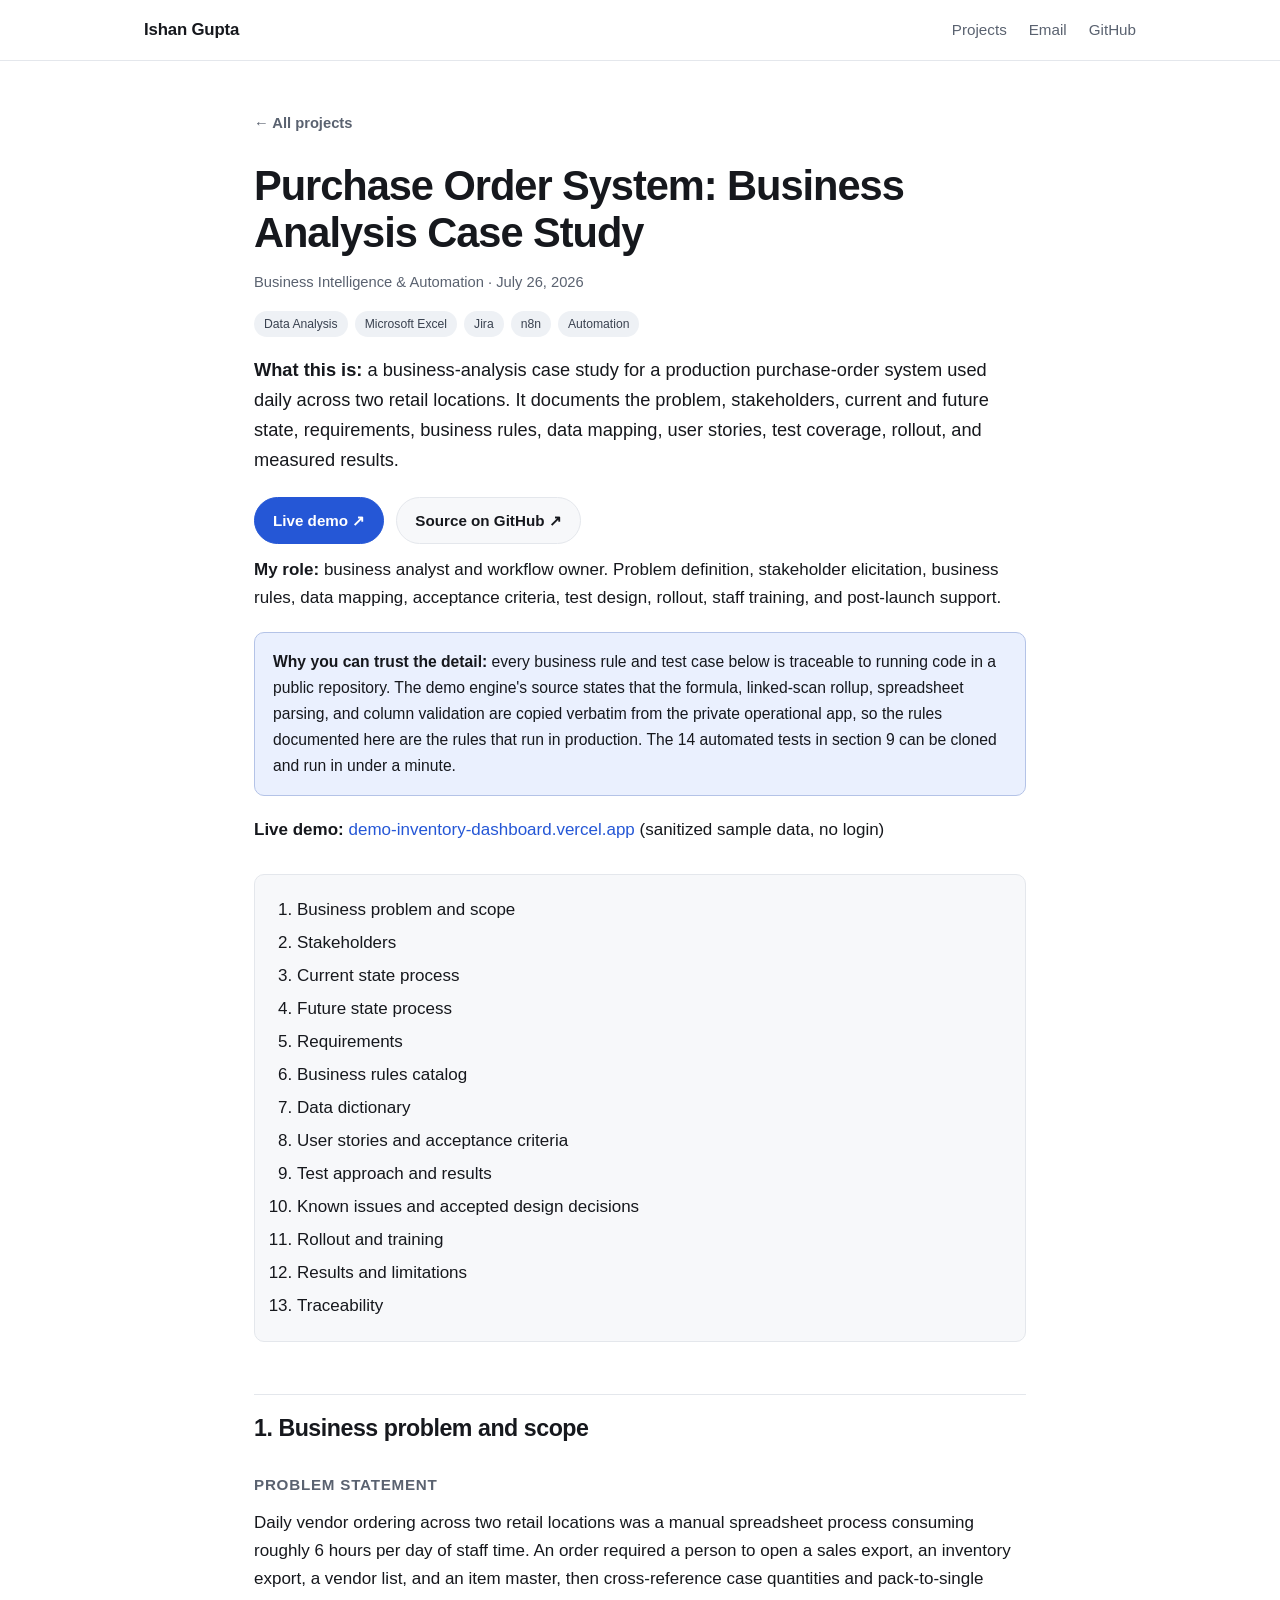
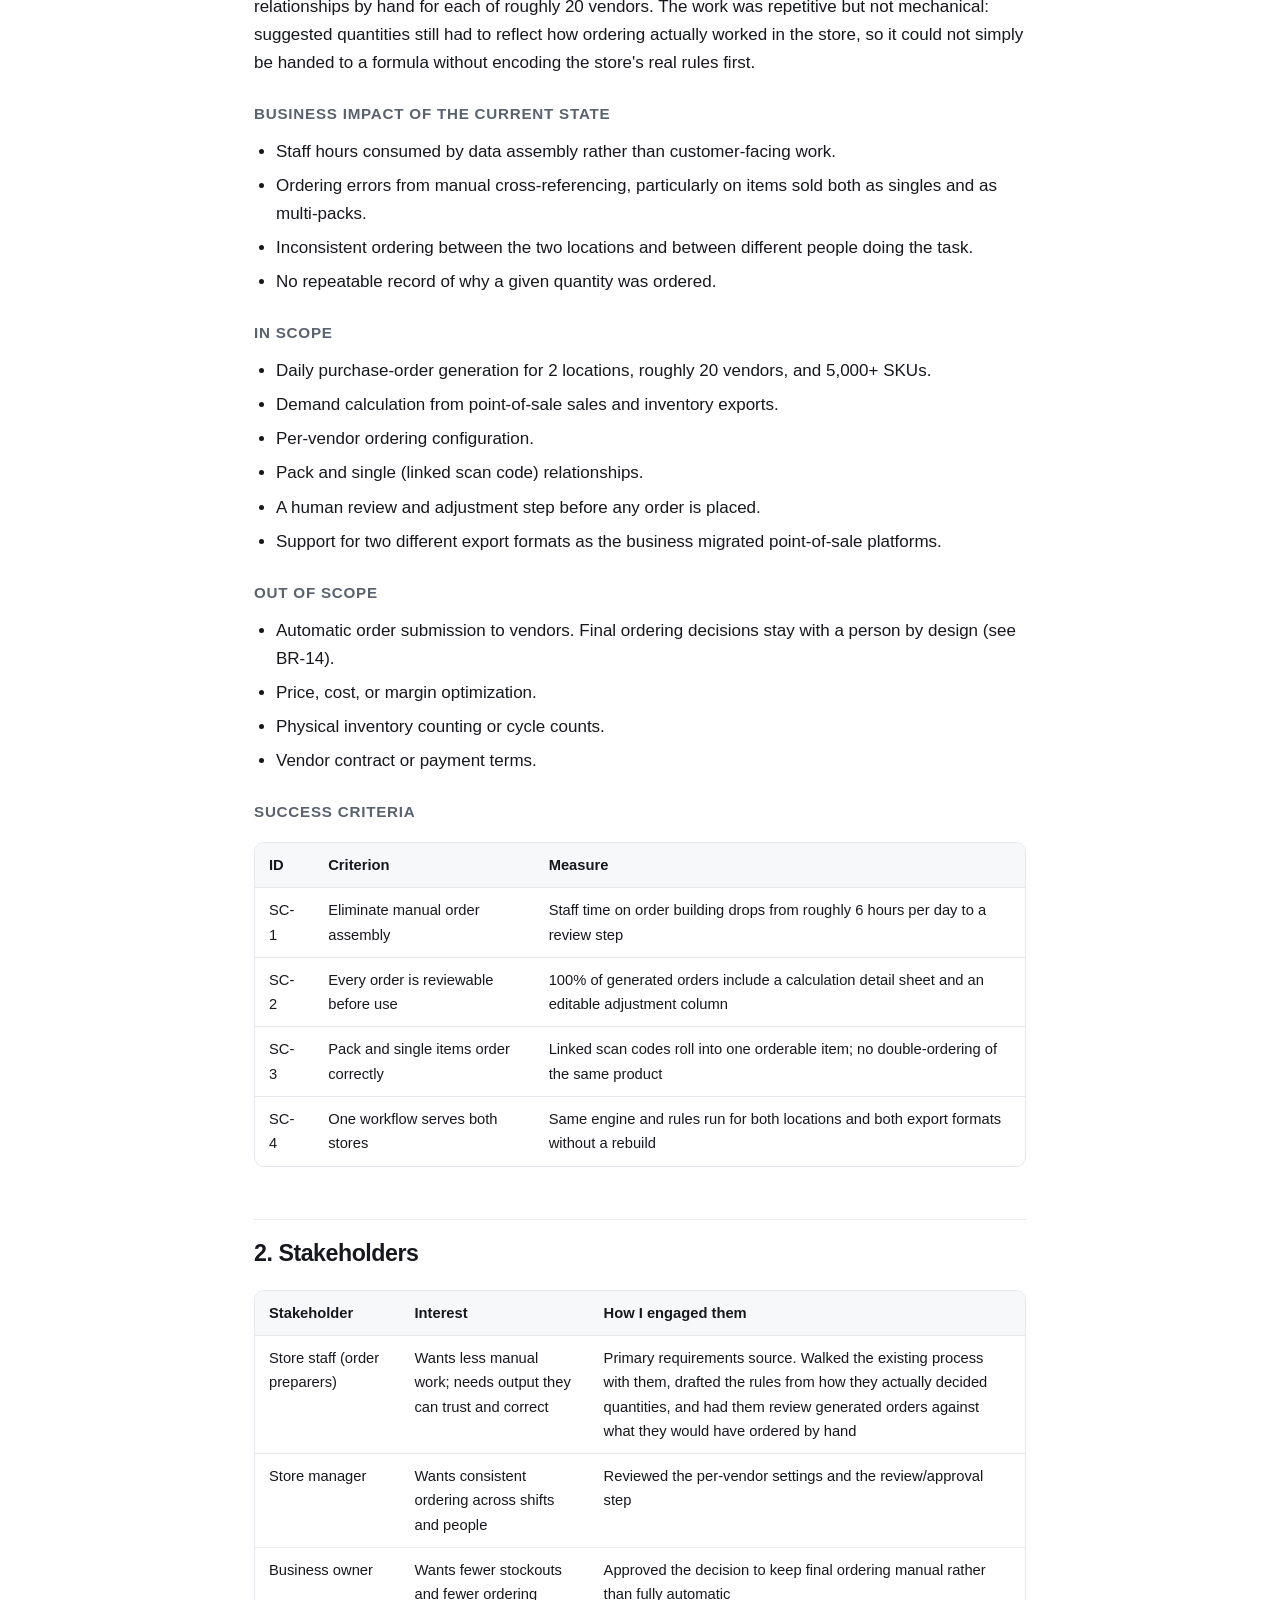
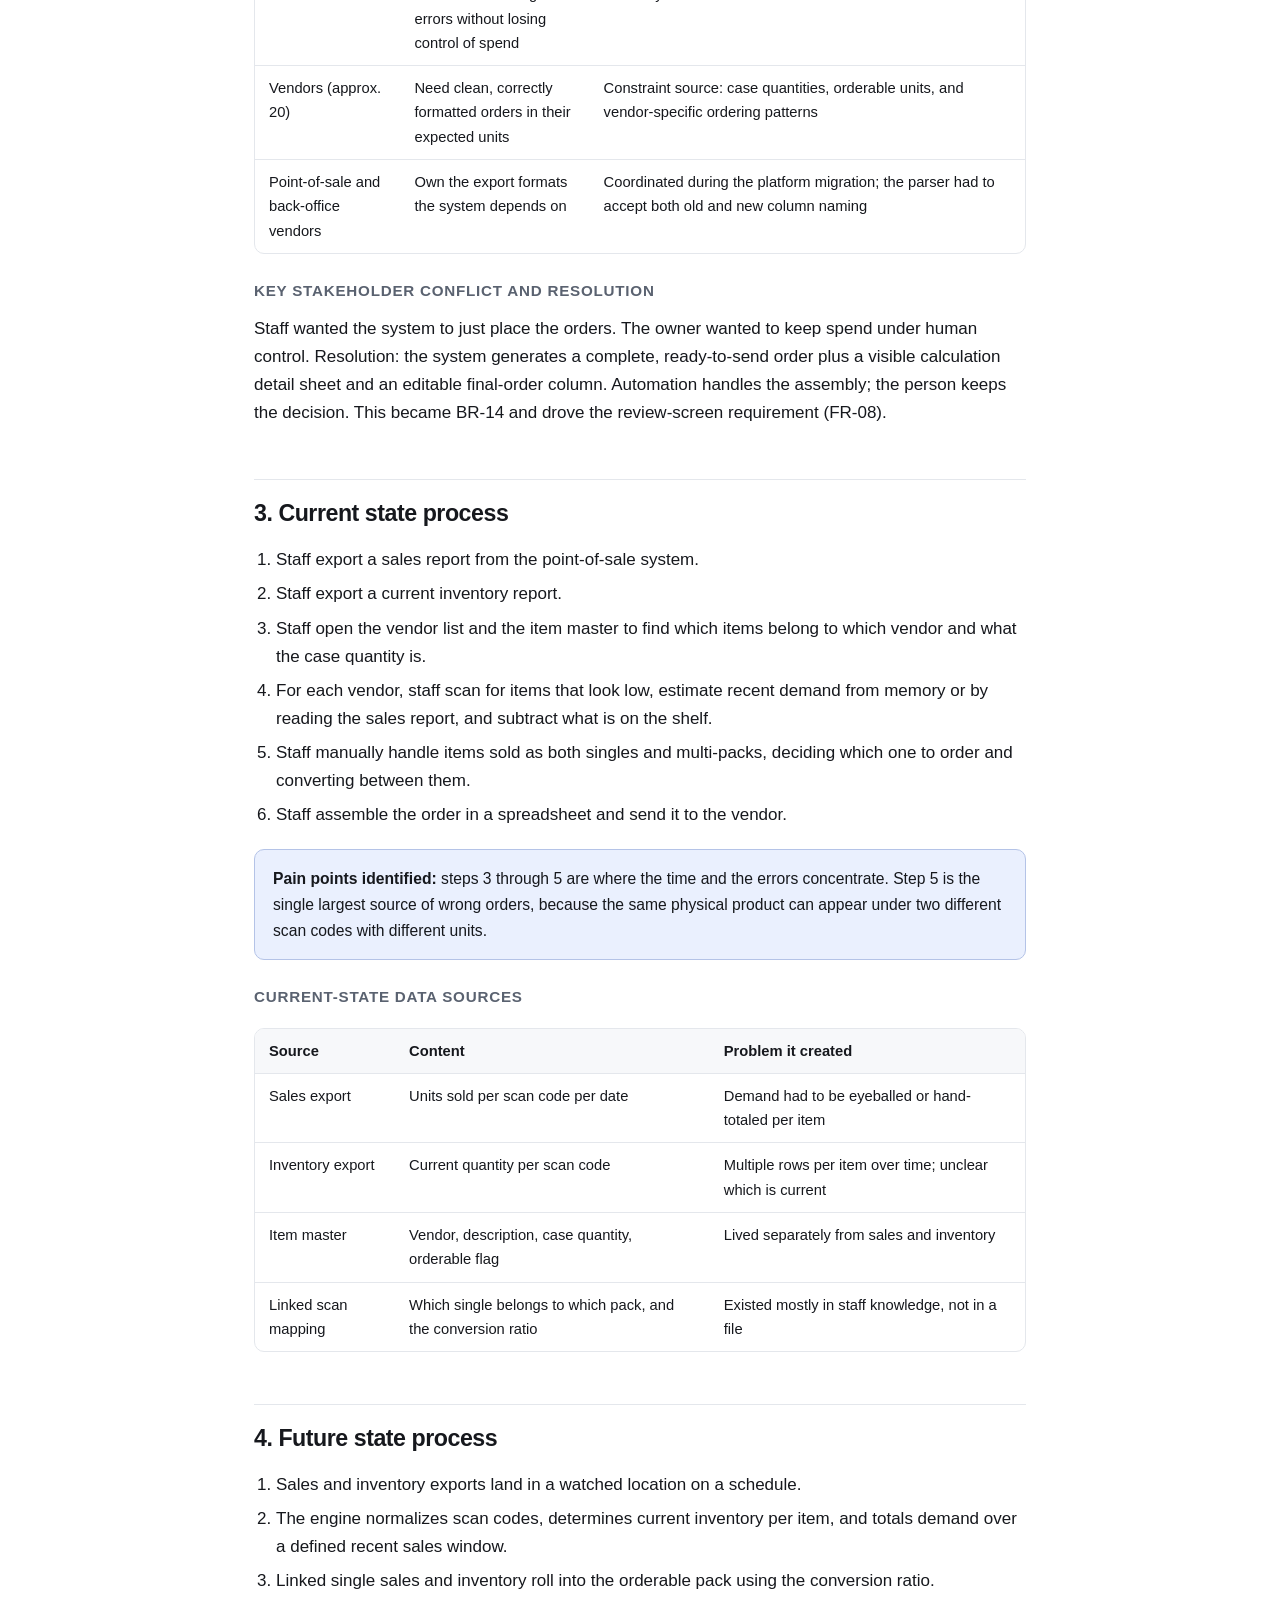
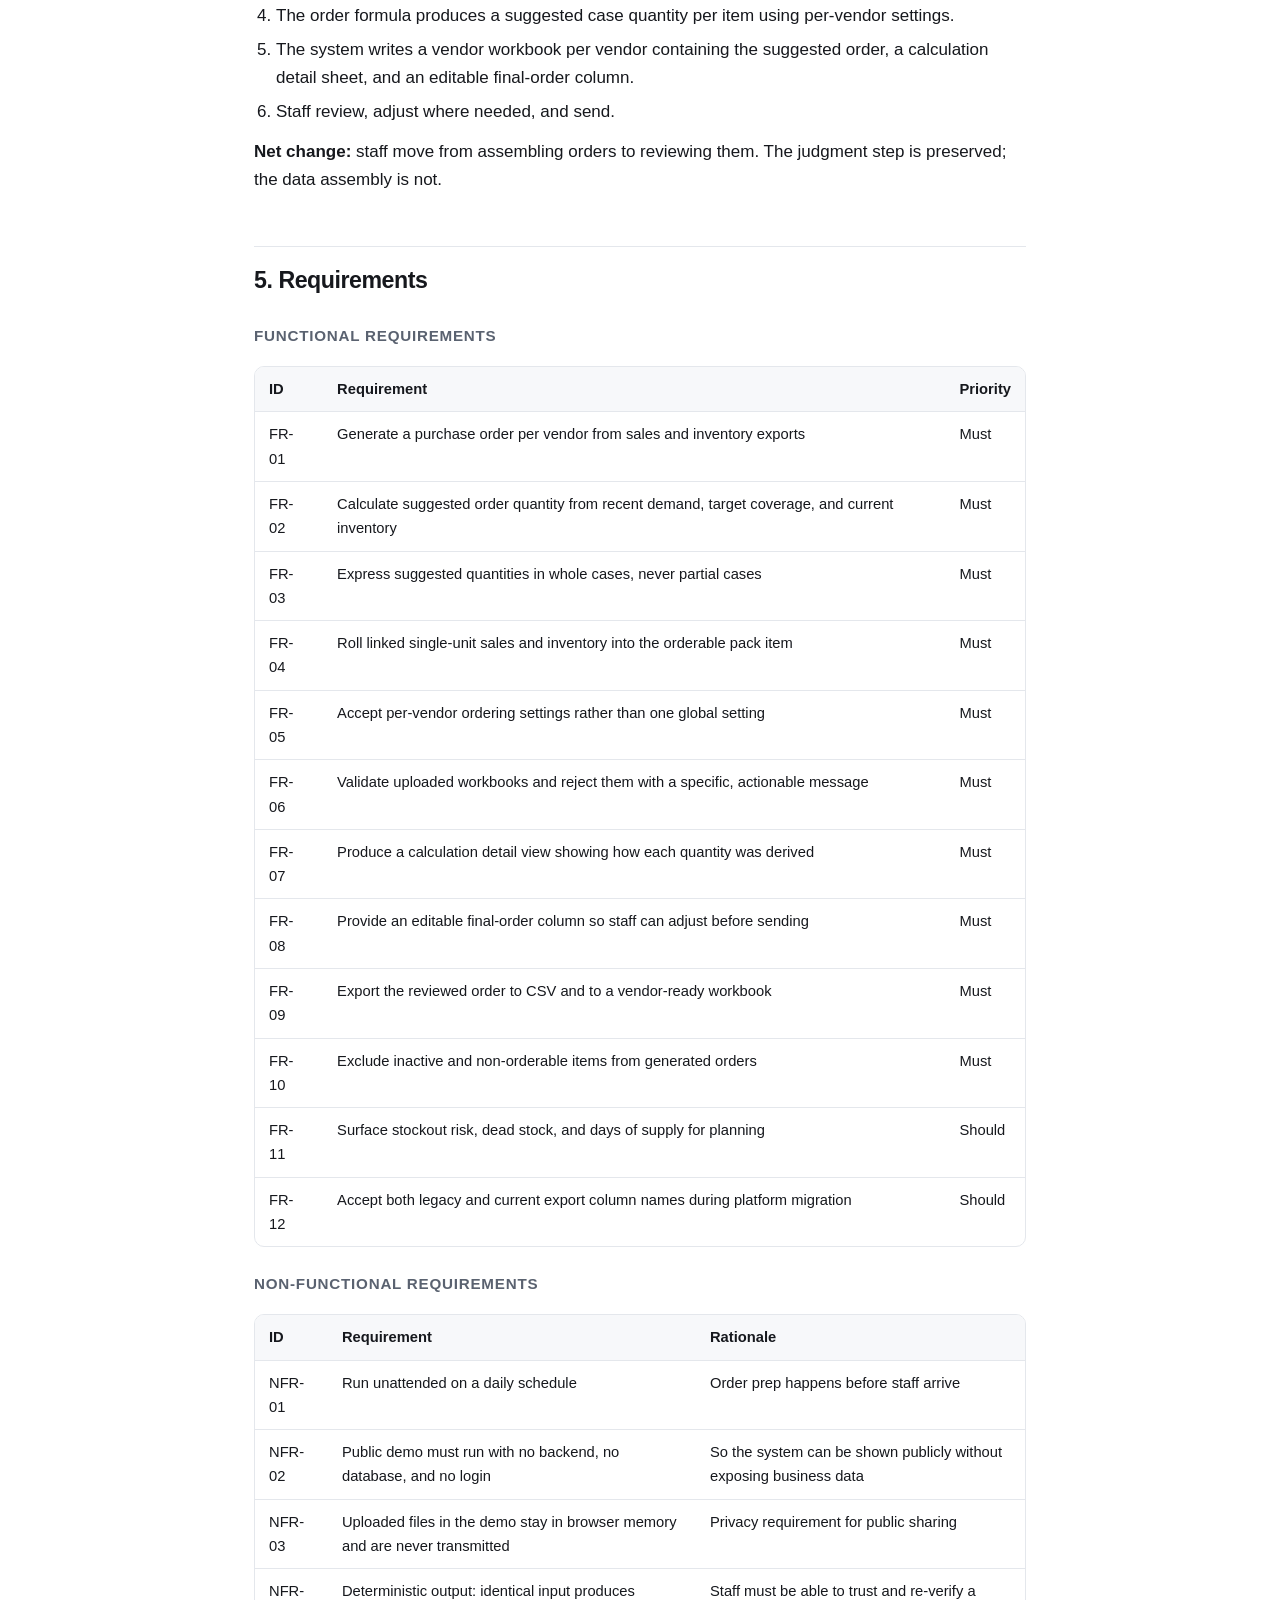
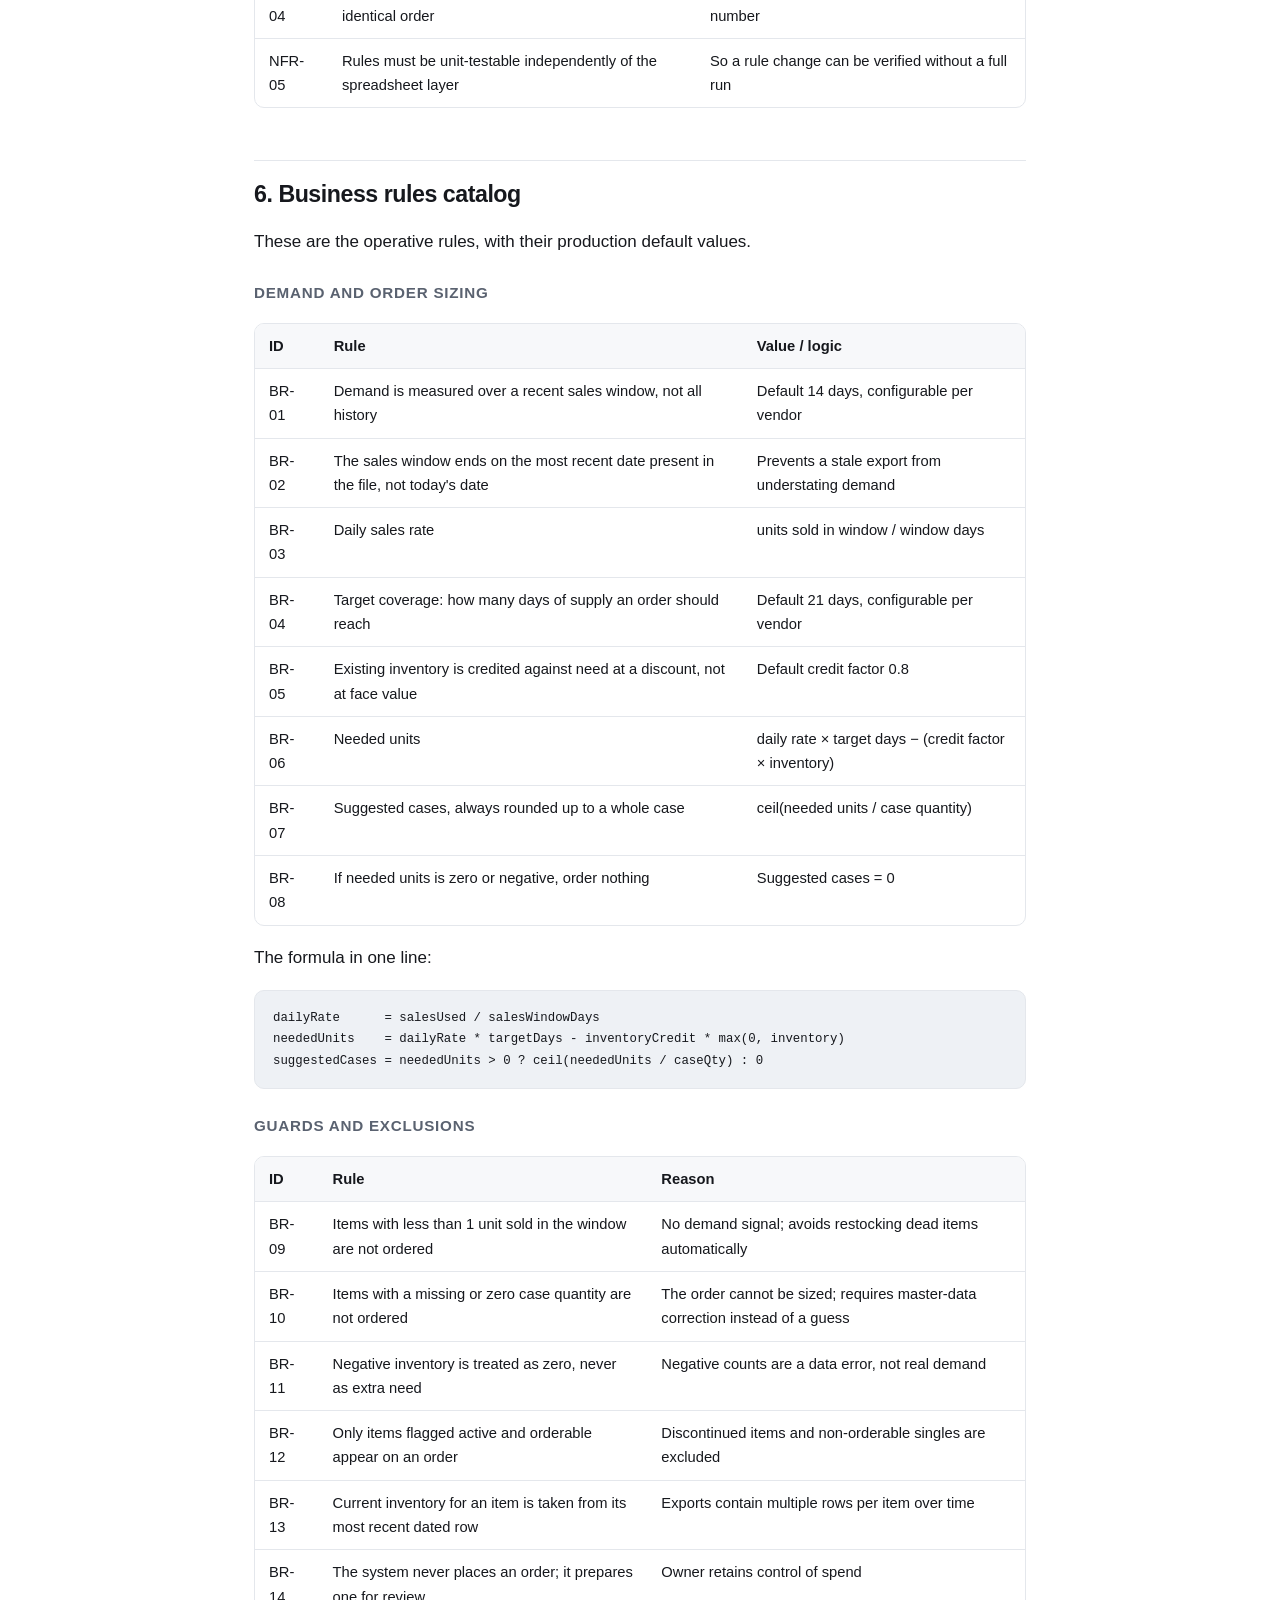
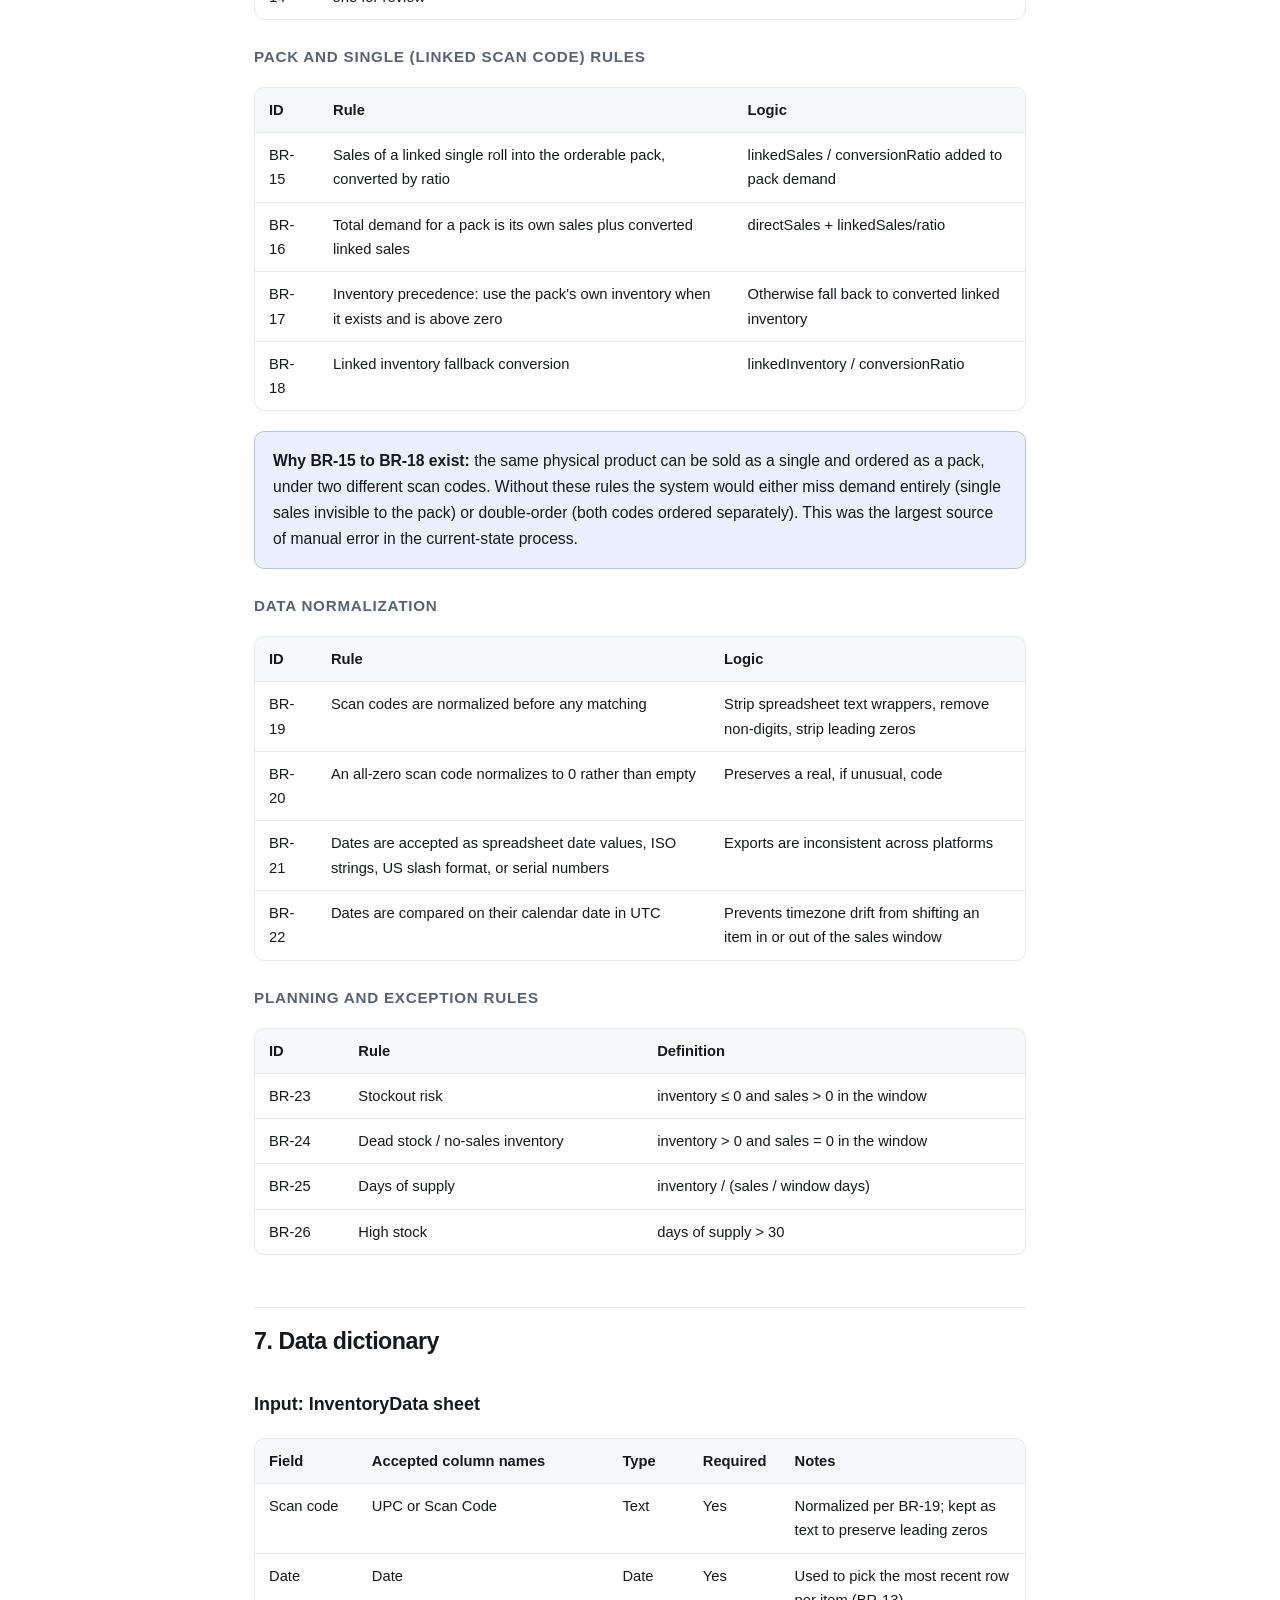
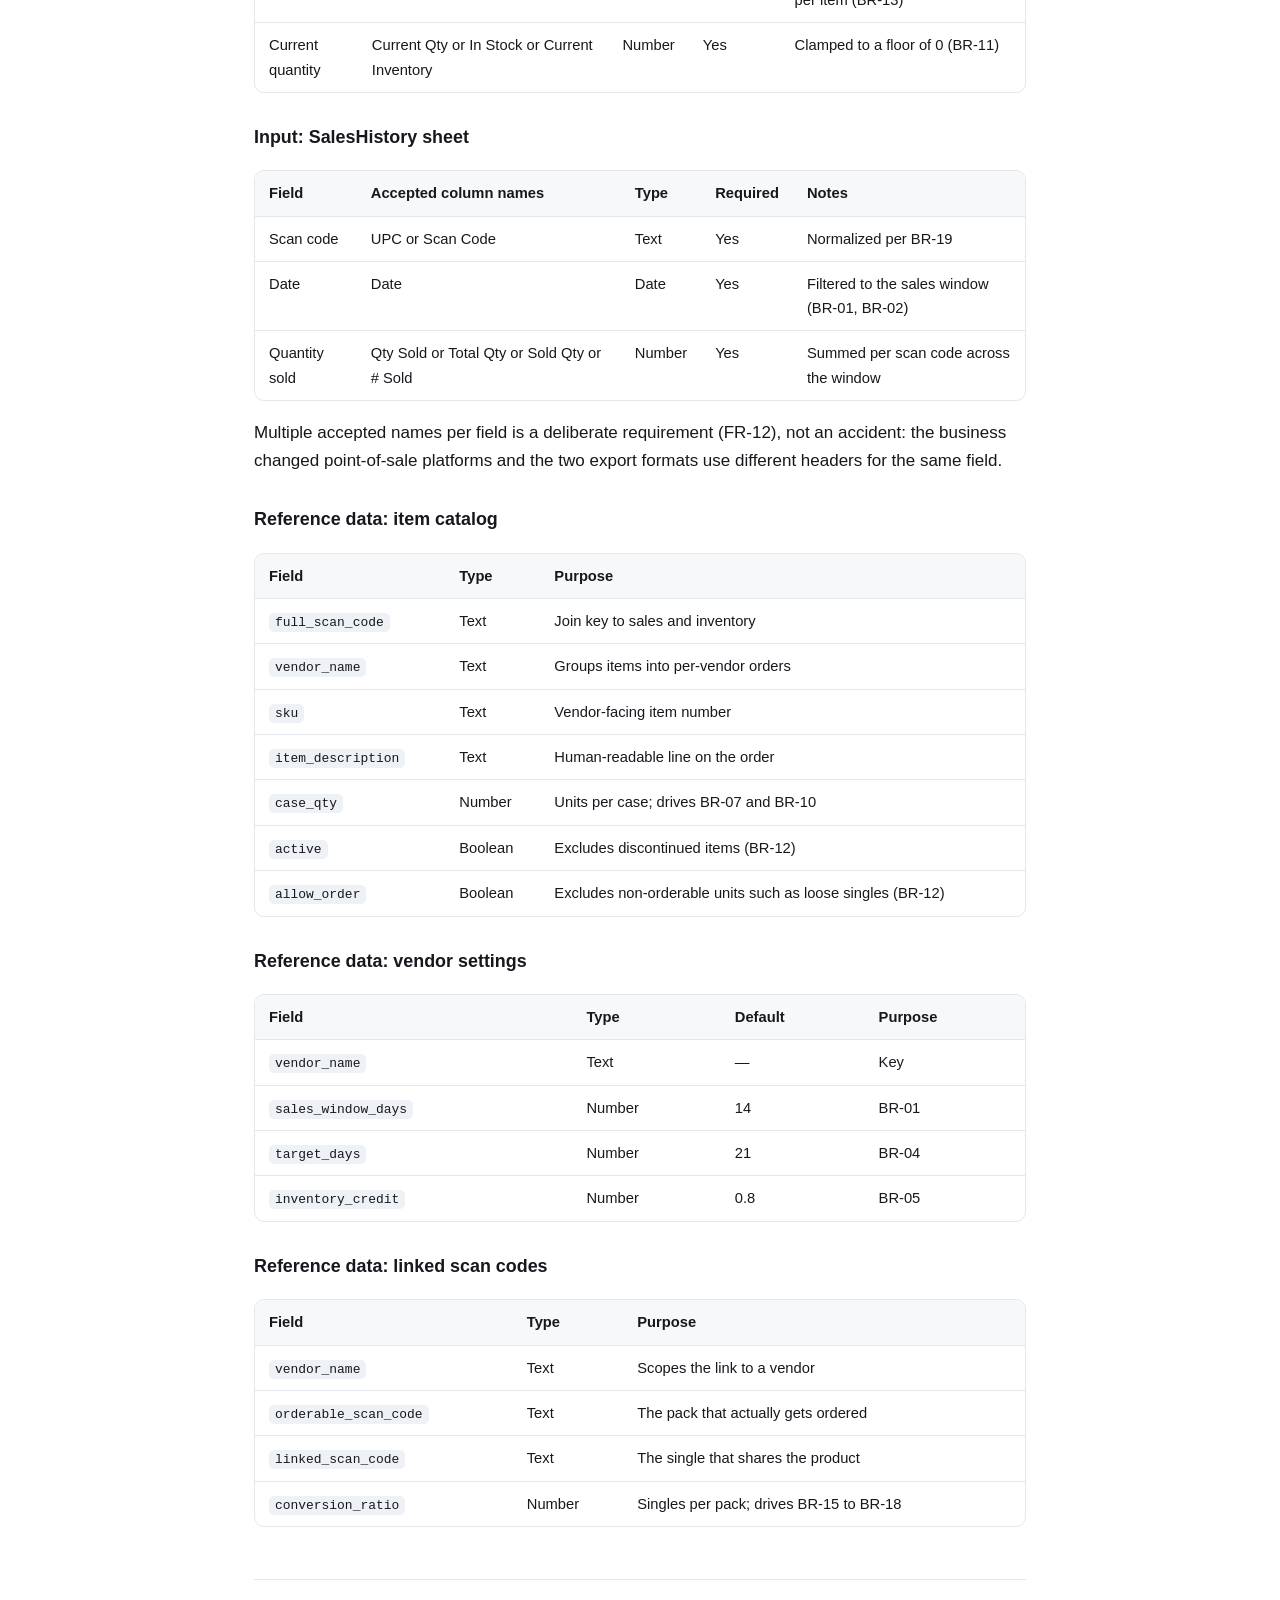
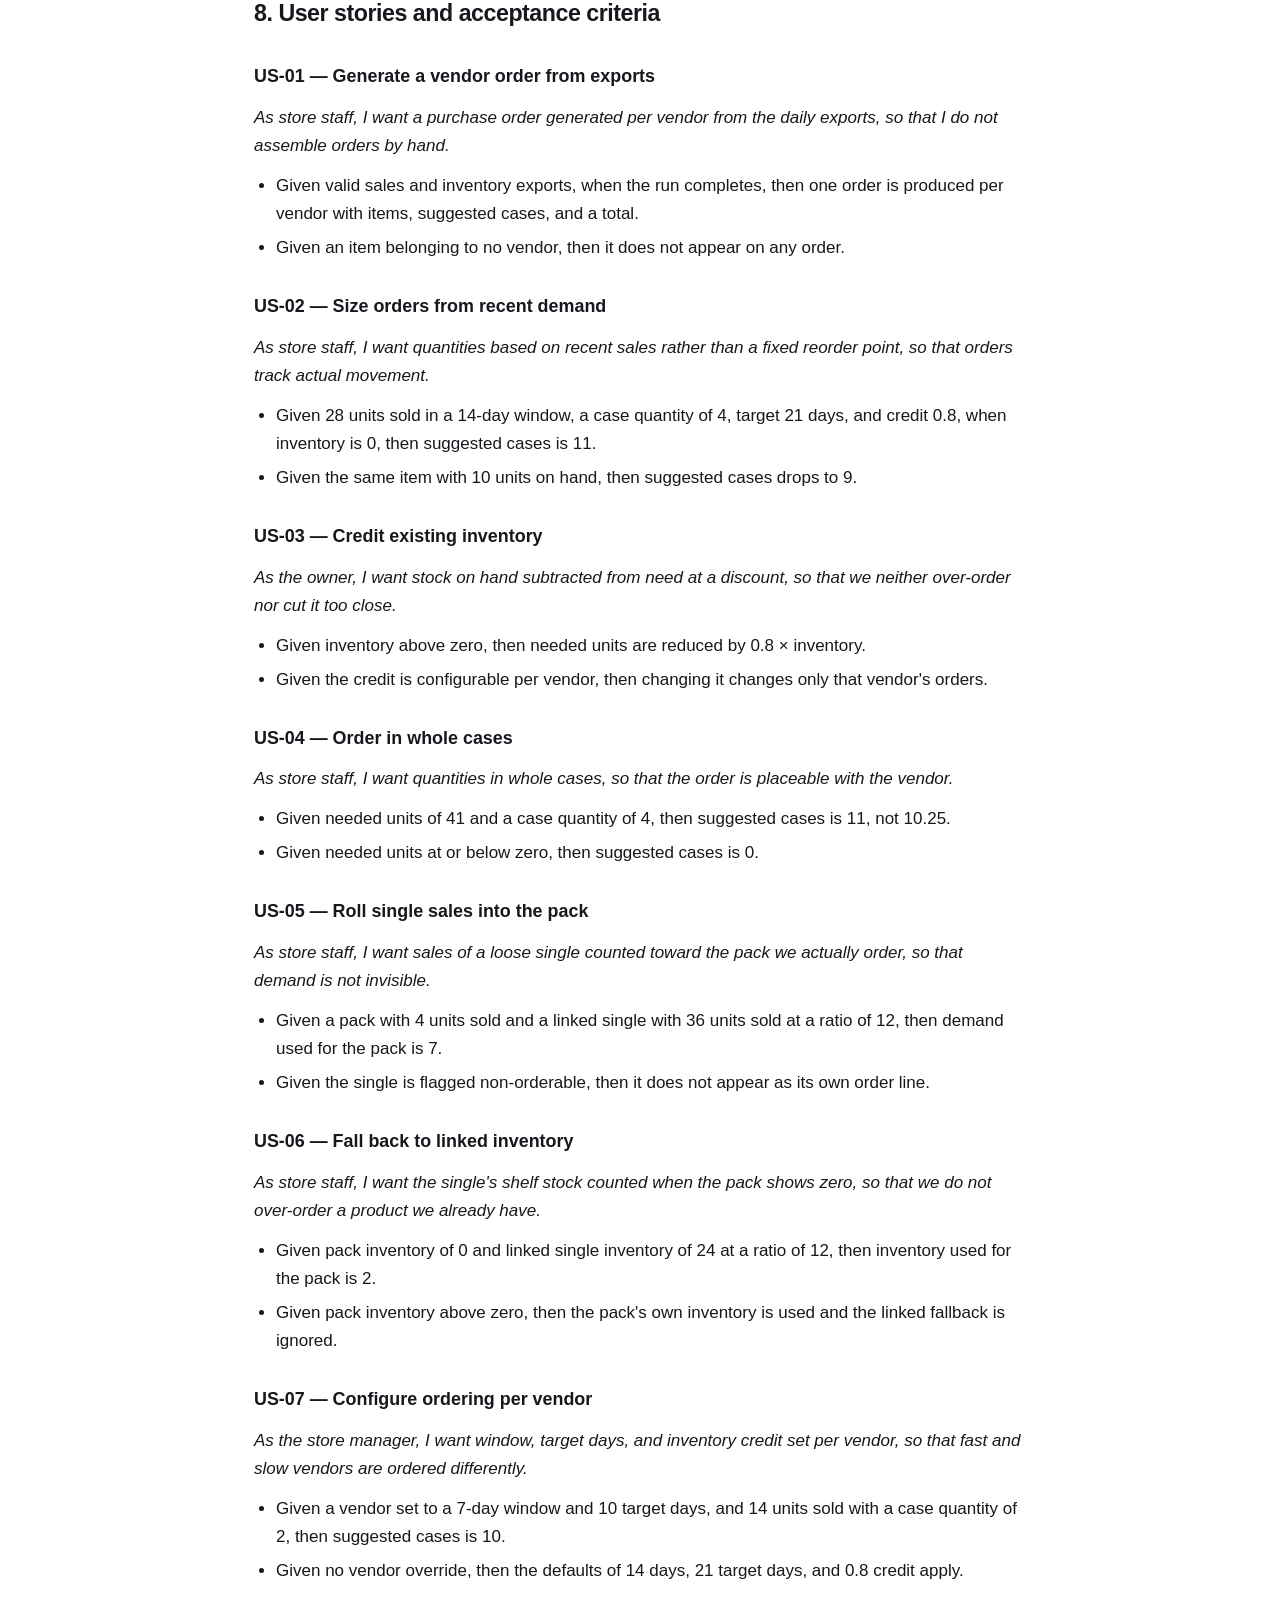
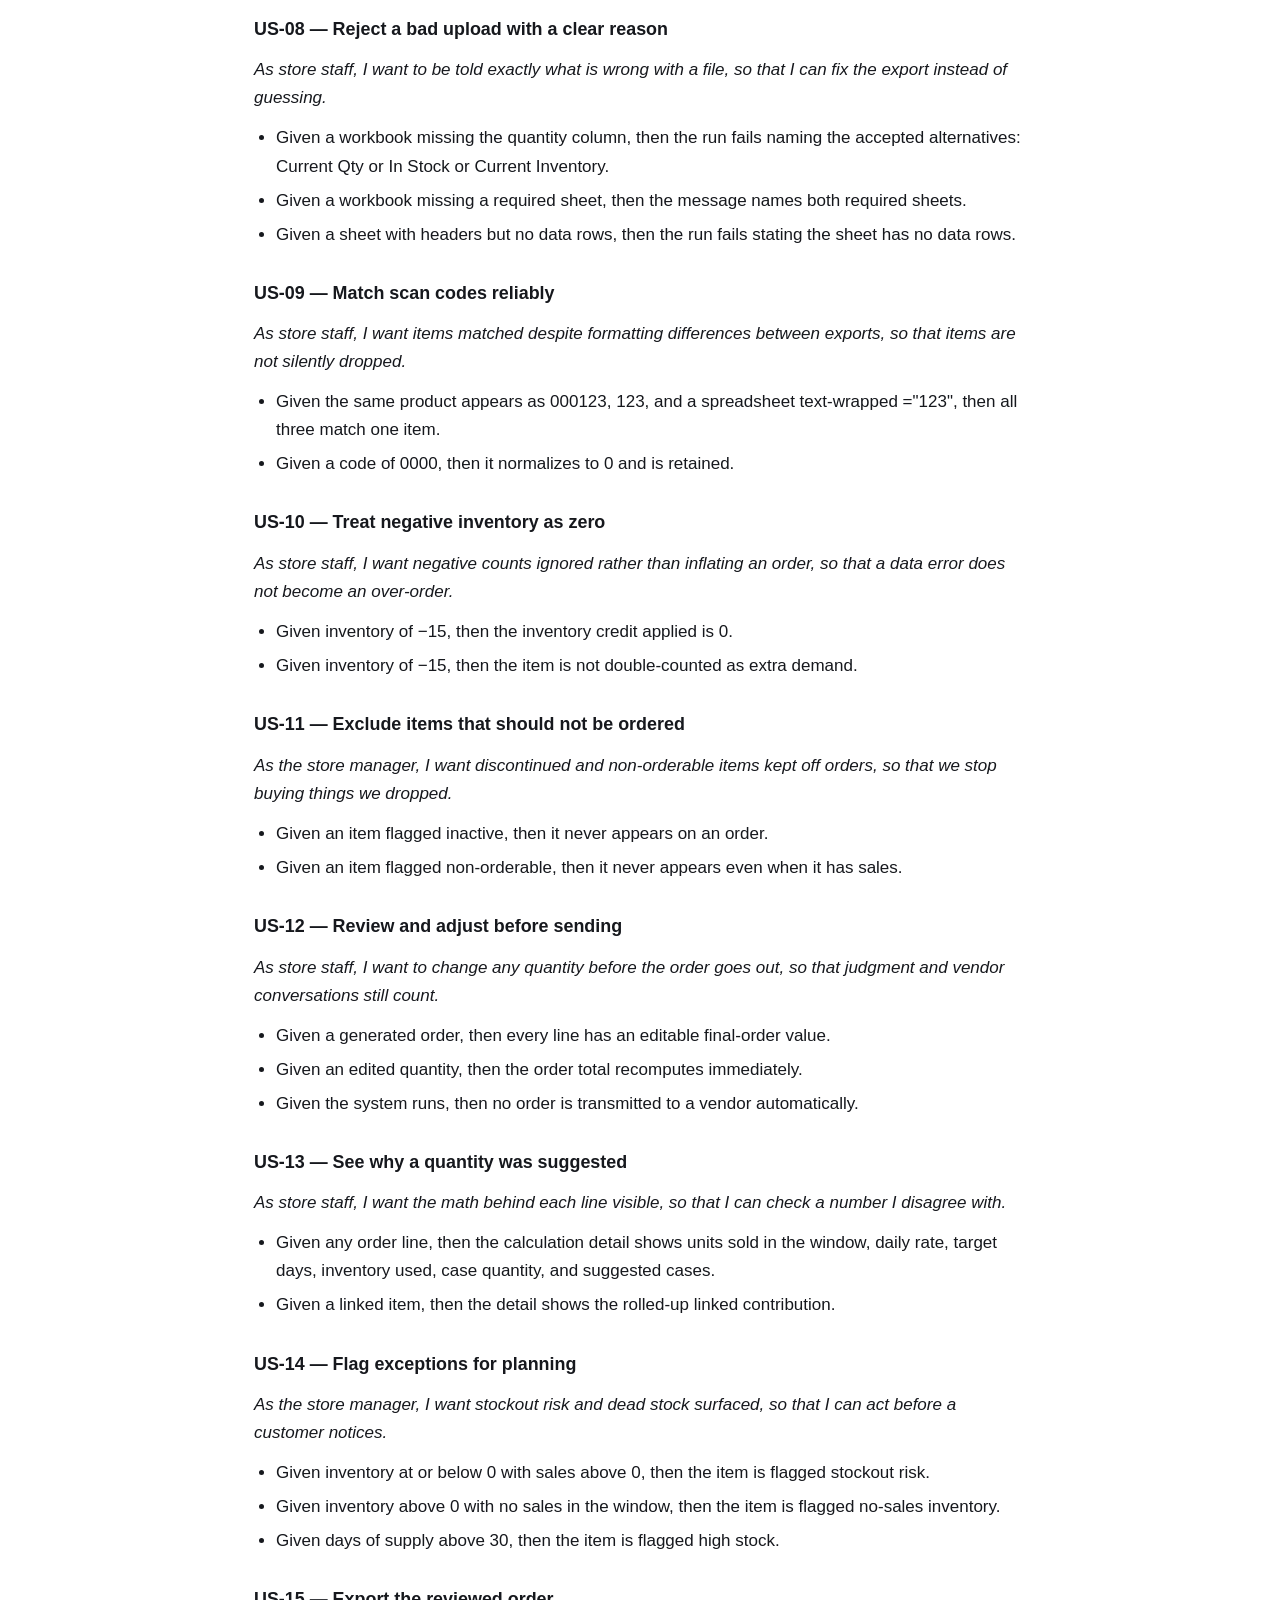
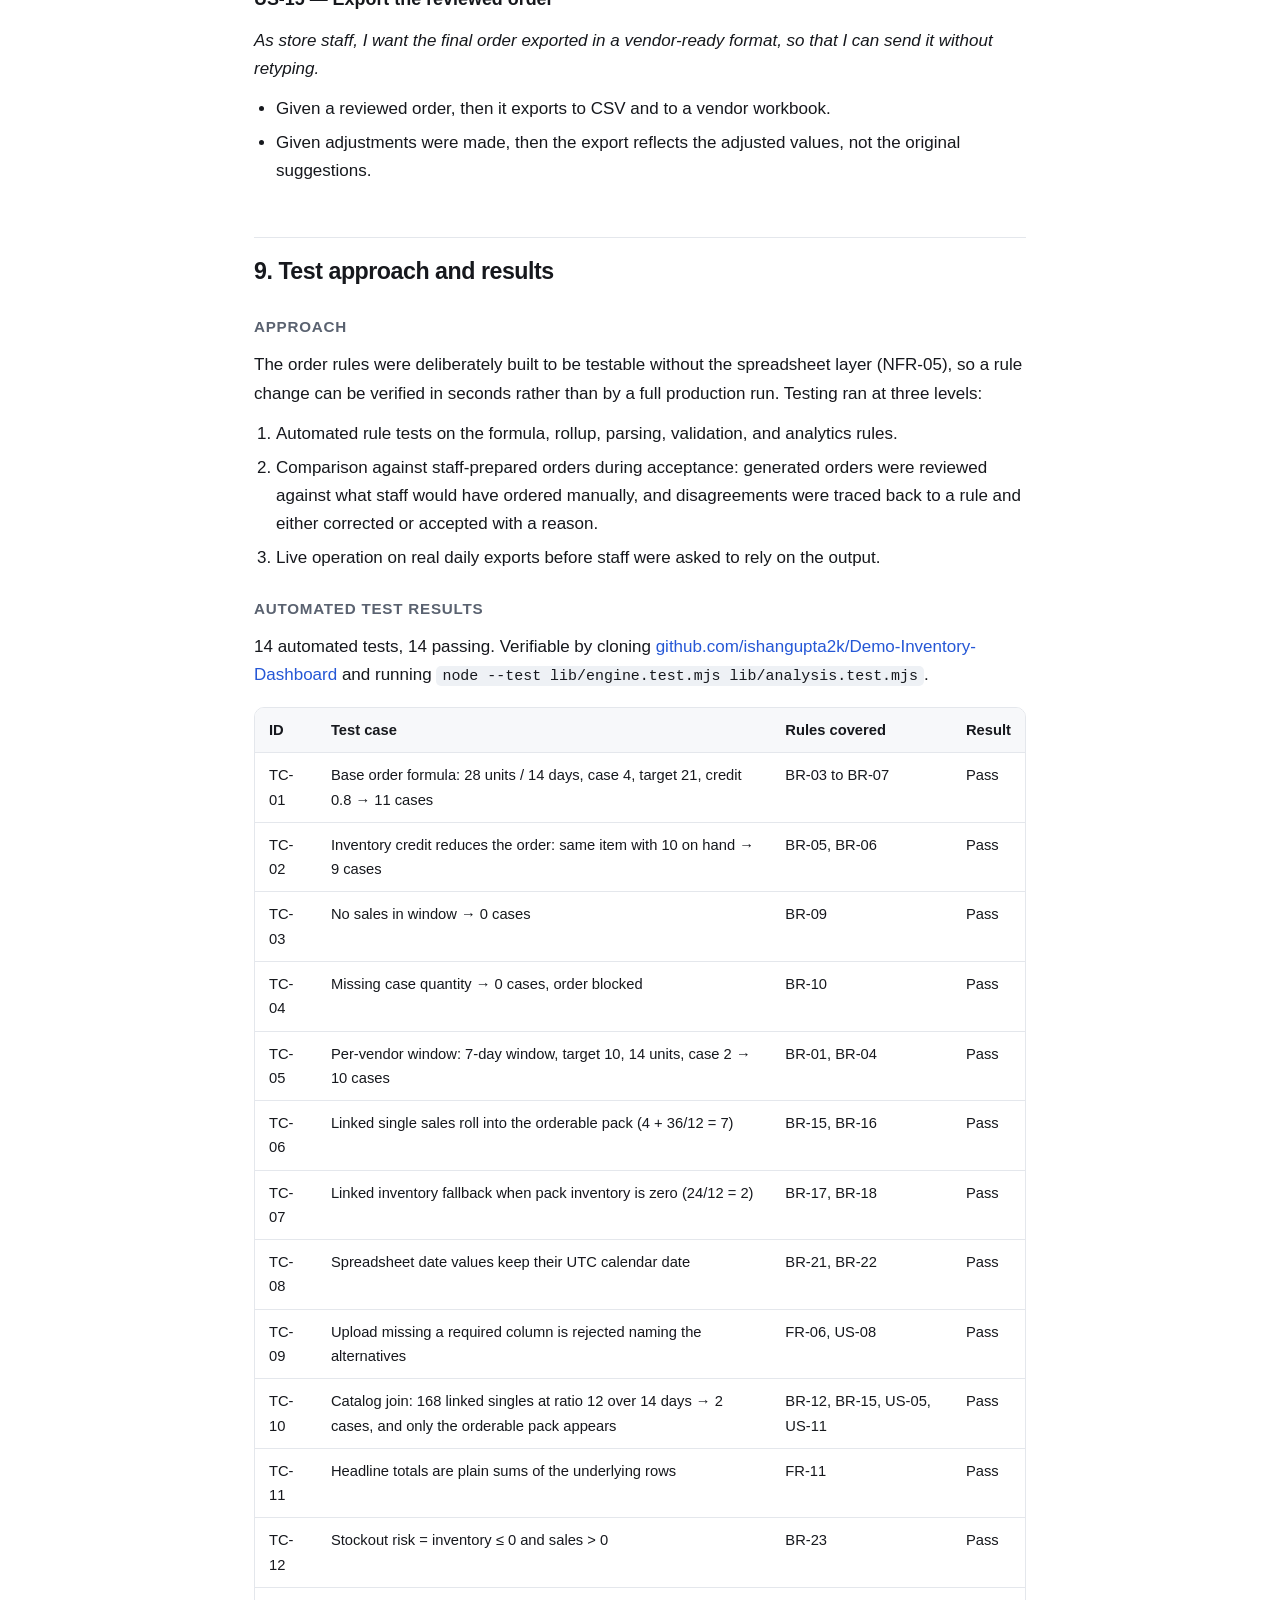
==== projects/purchase-order-system.html @ e0fac075 "Add portfolio site" ====
<!DOCTYPE html>
<html lang="en">
<head>
<meta charset="utf-8">
<meta name="viewport" content="width=device-width, initial-scale=1">
<title>Purchase Order System: Business Analysis Case Study — Ishan Gupta</title>
<meta name="description" content="A business-analysis case study for a production purchase-order system used daily across two retail locations — problem, stakeholders, requirements, business rules, user stories, tests, rollout, and results.">
<link rel="stylesheet" href="../style.css">
</head>
<body>

<header class="topbar">
  <div class="wrap">
    <a href="../index.html" class="brand">Ishan Gupta</a>
    <nav>
      <a href="../index.html#projects">Projects</a>
      <a href="mailto:ishangupta2k@gmail.com">Email</a>
      <a href="https://github.com/ishangupta2k" target="_blank" rel="noopener">GitHub</a>
    </nav>
  </div>
</header>

<main class="article">
  <div class="wrap-narrow">
    <a href="../index.html#projects" class="backlink">← All projects</a>

    <div class="article-head">
      <h1>Purchase Order System: Business Analysis Case Study</h1>
      <div class="meta">Business Intelligence &amp; Automation · July 26, 2026</div>
      <div class="tags"><span class="tag">Data Analysis</span><span class="tag">Microsoft Excel</span><span class="tag">Jira</span><span class="tag">n8n</span><span class="tag">Automation</span></div>
      <p class="intro"><strong>What this is:</strong> a business-analysis case study for a production purchase-order system used daily across two retail locations. It documents the problem, stakeholders, current and future state, requirements, business rules, data mapping, user stories, test coverage, rollout, and measured results.</p>
      <div class="links">
        <a class="btn primary" href="https://demo-inventory-dashboard.vercel.app/" target="_blank" rel="noopener">Live demo ↗</a>
        <a class="btn" href="https://github.com/ishangupta2k/Demo-Inventory-Dashboard" target="_blank" rel="noopener">Source on GitHub ↗</a>
      </div>
    </div>

    <div class="prose">
      <p><strong>My role:</strong> business analyst and workflow owner. Problem definition, stakeholder elicitation, business rules, data mapping, acceptance criteria, test design, rollout, staff training, and post-launch support.</p>
      <div class="callout"><strong>Why you can trust the detail:</strong> every business rule and test case below is traceable to running code in a public repository. The demo engine's source states that the formula, linked-scan rollup, spreadsheet parsing, and column validation are copied verbatim from the private operational app, so the rules documented here are the rules that run in production. The 14 automated tests in section 9 can be cloned and run in under a minute.</div>
      <p><strong>Live demo:</strong> <a href="https://demo-inventory-dashboard.vercel.app/" target="_blank" rel="noopener">demo-inventory-dashboard.vercel.app</a> (sanitized sample data, no login)</p>

      <nav class="toc" aria-label="Contents">
        <ol>
          <li><a href="#s1">Business problem and scope</a></li>
          <li><a href="#s2">Stakeholders</a></li>
          <li><a href="#s3">Current state process</a></li>
          <li><a href="#s4">Future state process</a></li>
          <li><a href="#s5">Requirements</a></li>
          <li><a href="#s6">Business rules catalog</a></li>
          <li><a href="#s7">Data dictionary</a></li>
          <li><a href="#s8">User stories and acceptance criteria</a></li>
          <li><a href="#s9">Test approach and results</a></li>
          <li><a href="#s10">Known issues and accepted design decisions</a></li>
          <li><a href="#s11">Rollout and training</a></li>
          <li><a href="#s12">Results and limitations</a></li>
          <li><a href="#s13">Traceability</a></li>
        </ol>
      </nav>

      <h2 id="s1">1. Business problem and scope</h2>
      <h4>Problem statement</h4>
      <p>Daily vendor ordering across two retail locations was a manual spreadsheet process consuming roughly 6 hours per day of staff time. An order required a person to open a sales export, an inventory export, a vendor list, and an item master, then cross-reference case quantities and pack-to-single relationships by hand for each of roughly 20 vendors. The work was repetitive but not mechanical: suggested quantities still had to reflect how ordering actually worked in the store, so it could not simply be handed to a formula without encoding the store's real rules first.</p>
      <h4>Business impact of the current state</h4>
      <ul>
        <li>Staff hours consumed by data assembly rather than customer-facing work.</li>
        <li>Ordering errors from manual cross-referencing, particularly on items sold both as singles and as multi-packs.</li>
        <li>Inconsistent ordering between the two locations and between different people doing the task.</li>
        <li>No repeatable record of why a given quantity was ordered.</li>
      </ul>
      <h4>In scope</h4>
      <ul>
        <li>Daily purchase-order generation for 2 locations, roughly 20 vendors, and 5,000+ SKUs.</li>
        <li>Demand calculation from point-of-sale sales and inventory exports.</li>
        <li>Per-vendor ordering configuration.</li>
        <li>Pack and single (linked scan code) relationships.</li>
        <li>A human review and adjustment step before any order is placed.</li>
        <li>Support for two different export formats as the business migrated point-of-sale platforms.</li>
      </ul>
      <h4>Out of scope</h4>
      <ul>
        <li>Automatic order submission to vendors. Final ordering decisions stay with a person by design (see BR-14).</li>
        <li>Price, cost, or margin optimization.</li>
        <li>Physical inventory counting or cycle counts.</li>
        <li>Vendor contract or payment terms.</li>
      </ul>
      <h4>Success criteria</h4>
      <div class="table-scroll"><table>
        <thead><tr><th>ID</th><th>Criterion</th><th>Measure</th></tr></thead>
        <tbody>
          <tr><td>SC-1</td><td>Eliminate manual order assembly</td><td>Staff time on order building drops from roughly 6 hours per day to a review step</td></tr>
          <tr><td>SC-2</td><td>Every order is reviewable before use</td><td>100% of generated orders include a calculation detail sheet and an editable adjustment column</td></tr>
          <tr><td>SC-3</td><td>Pack and single items order correctly</td><td>Linked scan codes roll into one orderable item; no double-ordering of the same product</td></tr>
          <tr><td>SC-4</td><td>One workflow serves both stores</td><td>Same engine and rules run for both locations and both export formats without a rebuild</td></tr>
        </tbody>
      </table></div>

      <h2 id="s2">2. Stakeholders</h2>
      <div class="table-scroll"><table>
        <thead><tr><th>Stakeholder</th><th>Interest</th><th>How I engaged them</th></tr></thead>
        <tbody>
          <tr><td>Store staff (order preparers)</td><td>Wants less manual work; needs output they can trust and correct</td><td>Primary requirements source. Walked the existing process with them, drafted the rules from how they actually decided quantities, and had them review generated orders against what they would have ordered by hand</td></tr>
          <tr><td>Store manager</td><td>Wants consistent ordering across shifts and people</td><td>Reviewed the per-vendor settings and the review/approval step</td></tr>
          <tr><td>Business owner</td><td>Wants fewer stockouts and fewer ordering errors without losing control of spend</td><td>Approved the decision to keep final ordering manual rather than fully automatic</td></tr>
          <tr><td>Vendors (approx. 20)</td><td>Need clean, correctly formatted orders in their expected units</td><td>Constraint source: case quantities, orderable units, and vendor-specific ordering patterns</td></tr>
          <tr><td>Point-of-sale and back-office vendors</td><td>Own the export formats the system depends on</td><td>Coordinated during the platform migration; the parser had to accept both old and new column naming</td></tr>
        </tbody>
      </table></div>
      <h4>Key stakeholder conflict and resolution</h4>
      <p>Staff wanted the system to just place the orders. The owner wanted to keep spend under human control. Resolution: the system generates a complete, ready-to-send order plus a visible calculation detail sheet and an editable final-order column. Automation handles the assembly; the person keeps the decision. This became BR-14 and drove the review-screen requirement (FR-08).</p>

      <h2 id="s3">3. Current state process</h2>
      <ol>
        <li>Staff export a sales report from the point-of-sale system.</li>
        <li>Staff export a current inventory report.</li>
        <li>Staff open the vendor list and the item master to find which items belong to which vendor and what the case quantity is.</li>
        <li>For each vendor, staff scan for items that look low, estimate recent demand from memory or by reading the sales report, and subtract what is on the shelf.</li>
        <li>Staff manually handle items sold as both singles and multi-packs, deciding which one to order and converting between them.</li>
        <li>Staff assemble the order in a spreadsheet and send it to the vendor.</li>
      </ol>
      <div class="callout"><strong>Pain points identified:</strong> steps 3 through 5 are where the time and the errors concentrate. Step 5 is the single largest source of wrong orders, because the same physical product can appear under two different scan codes with different units.</div>
      <h4>Current-state data sources</h4>
      <div class="table-scroll"><table>
        <thead><tr><th>Source</th><th>Content</th><th>Problem it created</th></tr></thead>
        <tbody>
          <tr><td>Sales export</td><td>Units sold per scan code per date</td><td>Demand had to be eyeballed or hand-totaled per item</td></tr>
          <tr><td>Inventory export</td><td>Current quantity per scan code</td><td>Multiple rows per item over time; unclear which is current</td></tr>
          <tr><td>Item master</td><td>Vendor, description, case quantity, orderable flag</td><td>Lived separately from sales and inventory</td></tr>
          <tr><td>Linked scan mapping</td><td>Which single belongs to which pack, and the conversion ratio</td><td>Existed mostly in staff knowledge, not in a file</td></tr>
        </tbody>
      </table></div>

      <h2 id="s4">4. Future state process</h2>
      <ol>
        <li>Sales and inventory exports land in a watched location on a schedule.</li>
        <li>The engine normalizes scan codes, determines current inventory per item, and totals demand over a defined recent sales window.</li>
        <li>Linked single sales and inventory roll into the orderable pack using the conversion ratio.</li>
        <li>The order formula produces a suggested case quantity per item using per-vendor settings.</li>
        <li>The system writes a vendor workbook per vendor containing the suggested order, a calculation detail sheet, and an editable final-order column.</li>
        <li>Staff review, adjust where needed, and send.</li>
      </ol>
      <p><strong>Net change:</strong> staff move from assembling orders to reviewing them. The judgment step is preserved; the data assembly is not.</p>

      <h2 id="s5">5. Requirements</h2>
      <h4>Functional requirements</h4>
      <div class="table-scroll"><table>
        <thead><tr><th>ID</th><th>Requirement</th><th>Priority</th></tr></thead>
        <tbody>
          <tr><td>FR-01</td><td>Generate a purchase order per vendor from sales and inventory exports</td><td>Must</td></tr>
          <tr><td>FR-02</td><td>Calculate suggested order quantity from recent demand, target coverage, and current inventory</td><td>Must</td></tr>
          <tr><td>FR-03</td><td>Express suggested quantities in whole cases, never partial cases</td><td>Must</td></tr>
          <tr><td>FR-04</td><td>Roll linked single-unit sales and inventory into the orderable pack item</td><td>Must</td></tr>
          <tr><td>FR-05</td><td>Accept per-vendor ordering settings rather than one global setting</td><td>Must</td></tr>
          <tr><td>FR-06</td><td>Validate uploaded workbooks and reject them with a specific, actionable message</td><td>Must</td></tr>
          <tr><td>FR-07</td><td>Produce a calculation detail view showing how each quantity was derived</td><td>Must</td></tr>
          <tr><td>FR-08</td><td>Provide an editable final-order column so staff can adjust before sending</td><td>Must</td></tr>
          <tr><td>FR-09</td><td>Export the reviewed order to CSV and to a vendor-ready workbook</td><td>Must</td></tr>
          <tr><td>FR-10</td><td>Exclude inactive and non-orderable items from generated orders</td><td>Must</td></tr>
          <tr><td>FR-11</td><td>Surface stockout risk, dead stock, and days of supply for planning</td><td>Should</td></tr>
          <tr><td>FR-12</td><td>Accept both legacy and current export column names during platform migration</td><td>Should</td></tr>
        </tbody>
      </table></div>
      <h4>Non-functional requirements</h4>
      <div class="table-scroll"><table>
        <thead><tr><th>ID</th><th>Requirement</th><th>Rationale</th></tr></thead>
        <tbody>
          <tr><td>NFR-01</td><td>Run unattended on a daily schedule</td><td>Order prep happens before staff arrive</td></tr>
          <tr><td>NFR-02</td><td>Public demo must run with no backend, no database, and no login</td><td>So the system can be shown publicly without exposing business data</td></tr>
          <tr><td>NFR-03</td><td>Uploaded files in the demo stay in browser memory and are never transmitted</td><td>Privacy requirement for public sharing</td></tr>
          <tr><td>NFR-04</td><td>Deterministic output: identical input produces identical order</td><td>Staff must be able to trust and re-verify a number</td></tr>
          <tr><td>NFR-05</td><td>Rules must be unit-testable independently of the spreadsheet layer</td><td>So a rule change can be verified without a full run</td></tr>
        </tbody>
      </table></div>

      <h2 id="s6">6. Business rules catalog</h2>
      <p>These are the operative rules, with their production default values.</p>
      <h4>Demand and order sizing</h4>
      <div class="table-scroll"><table>
        <thead><tr><th>ID</th><th>Rule</th><th>Value / logic</th></tr></thead>
        <tbody>
          <tr><td>BR-01</td><td>Demand is measured over a recent sales window, not all history</td><td>Default 14 days, configurable per vendor</td></tr>
          <tr><td>BR-02</td><td>The sales window ends on the most recent date present in the file, not today's date</td><td>Prevents a stale export from understating demand</td></tr>
          <tr><td>BR-03</td><td>Daily sales rate</td><td>units sold in window / window days</td></tr>
          <tr><td>BR-04</td><td>Target coverage: how many days of supply an order should reach</td><td>Default 21 days, configurable per vendor</td></tr>
          <tr><td>BR-05</td><td>Existing inventory is credited against need at a discount, not at face value</td><td>Default credit factor 0.8</td></tr>
          <tr><td>BR-06</td><td>Needed units</td><td>daily rate × target days − (credit factor × inventory)</td></tr>
          <tr><td>BR-07</td><td>Suggested cases, always rounded up to a whole case</td><td>ceil(needed units / case quantity)</td></tr>
          <tr><td>BR-08</td><td>If needed units is zero or negative, order nothing</td><td>Suggested cases = 0</td></tr>
        </tbody>
      </table></div>
      <p>The formula in one line:</p>
      <pre><code>dailyRate      = salesUsed / salesWindowDays
neededUnits    = dailyRate * targetDays - inventoryCredit * max(0, inventory)
suggestedCases = neededUnits &gt; 0 ? ceil(neededUnits / caseQty) : 0</code></pre>
      <h4>Guards and exclusions</h4>
      <div class="table-scroll"><table>
        <thead><tr><th>ID</th><th>Rule</th><th>Reason</th></tr></thead>
        <tbody>
          <tr><td>BR-09</td><td>Items with less than 1 unit sold in the window are not ordered</td><td>No demand signal; avoids restocking dead items automatically</td></tr>
          <tr><td>BR-10</td><td>Items with a missing or zero case quantity are not ordered</td><td>The order cannot be sized; requires master-data correction instead of a guess</td></tr>
          <tr><td>BR-11</td><td>Negative inventory is treated as zero, never as extra need</td><td>Negative counts are a data error, not real demand</td></tr>
          <tr><td>BR-12</td><td>Only items flagged active and orderable appear on an order</td><td>Discontinued items and non-orderable singles are excluded</td></tr>
          <tr><td>BR-13</td><td>Current inventory for an item is taken from its most recent dated row</td><td>Exports contain multiple rows per item over time</td></tr>
          <tr><td>BR-14</td><td>The system never places an order; it prepares one for review</td><td>Owner retains control of spend</td></tr>
        </tbody>
      </table></div>
      <h4>Pack and single (linked scan code) rules</h4>
      <div class="table-scroll"><table>
        <thead><tr><th>ID</th><th>Rule</th><th>Logic</th></tr></thead>
        <tbody>
          <tr><td>BR-15</td><td>Sales of a linked single roll into the orderable pack, converted by ratio</td><td>linkedSales / conversionRatio added to pack demand</td></tr>
          <tr><td>BR-16</td><td>Total demand for a pack is its own sales plus converted linked sales</td><td>directSales + linkedSales/ratio</td></tr>
          <tr><td>BR-17</td><td>Inventory precedence: use the pack's own inventory when it exists and is above zero</td><td>Otherwise fall back to converted linked inventory</td></tr>
          <tr><td>BR-18</td><td>Linked inventory fallback conversion</td><td>linkedInventory / conversionRatio</td></tr>
        </tbody>
      </table></div>
      <div class="callout"><strong>Why BR-15 to BR-18 exist:</strong> the same physical product can be sold as a single and ordered as a pack, under two different scan codes. Without these rules the system would either miss demand entirely (single sales invisible to the pack) or double-order (both codes ordered separately). This was the largest source of manual error in the current-state process.</div>
      <h4>Data normalization</h4>
      <div class="table-scroll"><table>
        <thead><tr><th>ID</th><th>Rule</th><th>Logic</th></tr></thead>
        <tbody>
          <tr><td>BR-19</td><td>Scan codes are normalized before any matching</td><td>Strip spreadsheet text wrappers, remove non-digits, strip leading zeros</td></tr>
          <tr><td>BR-20</td><td>An all-zero scan code normalizes to 0 rather than empty</td><td>Preserves a real, if unusual, code</td></tr>
          <tr><td>BR-21</td><td>Dates are accepted as spreadsheet date values, ISO strings, US slash format, or serial numbers</td><td>Exports are inconsistent across platforms</td></tr>
          <tr><td>BR-22</td><td>Dates are compared on their calendar date in UTC</td><td>Prevents timezone drift from shifting an item in or out of the sales window</td></tr>
        </tbody>
      </table></div>
      <h4>Planning and exception rules</h4>
      <div class="table-scroll"><table>
        <thead><tr><th>ID</th><th>Rule</th><th>Definition</th></tr></thead>
        <tbody>
          <tr><td>BR-23</td><td>Stockout risk</td><td>inventory ≤ 0 and sales &gt; 0 in the window</td></tr>
          <tr><td>BR-24</td><td>Dead stock / no-sales inventory</td><td>inventory &gt; 0 and sales = 0 in the window</td></tr>
          <tr><td>BR-25</td><td>Days of supply</td><td>inventory / (sales / window days)</td></tr>
          <tr><td>BR-26</td><td>High stock</td><td>days of supply &gt; 30</td></tr>
        </tbody>
      </table></div>

      <h2 id="s7">7. Data dictionary</h2>
      <h3>Input: InventoryData sheet</h3>
      <div class="table-scroll"><table>
        <thead><tr><th>Field</th><th>Accepted column names</th><th>Type</th><th>Required</th><th>Notes</th></tr></thead>
        <tbody>
          <tr><td>Scan code</td><td>UPC or Scan Code</td><td>Text</td><td>Yes</td><td>Normalized per BR-19; kept as text to preserve leading zeros</td></tr>
          <tr><td>Date</td><td>Date</td><td>Date</td><td>Yes</td><td>Used to pick the most recent row per item (BR-13)</td></tr>
          <tr><td>Current quantity</td><td>Current Qty or In Stock or Current Inventory</td><td>Number</td><td>Yes</td><td>Clamped to a floor of 0 (BR-11)</td></tr>
        </tbody>
      </table></div>
      <h3>Input: SalesHistory sheet</h3>
      <div class="table-scroll"><table>
        <thead><tr><th>Field</th><th>Accepted column names</th><th>Type</th><th>Required</th><th>Notes</th></tr></thead>
        <tbody>
          <tr><td>Scan code</td><td>UPC or Scan Code</td><td>Text</td><td>Yes</td><td>Normalized per BR-19</td></tr>
          <tr><td>Date</td><td>Date</td><td>Date</td><td>Yes</td><td>Filtered to the sales window (BR-01, BR-02)</td></tr>
          <tr><td>Quantity sold</td><td>Qty Sold or Total Qty or Sold Qty or # Sold</td><td>Number</td><td>Yes</td><td>Summed per scan code across the window</td></tr>
        </tbody>
      </table></div>
      <p>Multiple accepted names per field is a deliberate requirement (FR-12), not an accident: the business changed point-of-sale platforms and the two export formats use different headers for the same field.</p>
      <h3>Reference data: item catalog</h3>
      <div class="table-scroll"><table>
        <thead><tr><th>Field</th><th>Type</th><th>Purpose</th></tr></thead>
        <tbody>
          <tr><td><code>full_scan_code</code></td><td>Text</td><td>Join key to sales and inventory</td></tr>
          <tr><td><code>vendor_name</code></td><td>Text</td><td>Groups items into per-vendor orders</td></tr>
          <tr><td><code>sku</code></td><td>Text</td><td>Vendor-facing item number</td></tr>
          <tr><td><code>item_description</code></td><td>Text</td><td>Human-readable line on the order</td></tr>
          <tr><td><code>case_qty</code></td><td>Number</td><td>Units per case; drives BR-07 and BR-10</td></tr>
          <tr><td><code>active</code></td><td>Boolean</td><td>Excludes discontinued items (BR-12)</td></tr>
          <tr><td><code>allow_order</code></td><td>Boolean</td><td>Excludes non-orderable units such as loose singles (BR-12)</td></tr>
        </tbody>
      </table></div>
      <h3>Reference data: vendor settings</h3>
      <div class="table-scroll"><table>
        <thead><tr><th>Field</th><th>Type</th><th>Default</th><th>Purpose</th></tr></thead>
        <tbody>
          <tr><td><code>vendor_name</code></td><td>Text</td><td>—</td><td>Key</td></tr>
          <tr><td><code>sales_window_days</code></td><td>Number</td><td>14</td><td>BR-01</td></tr>
          <tr><td><code>target_days</code></td><td>Number</td><td>21</td><td>BR-04</td></tr>
          <tr><td><code>inventory_credit</code></td><td>Number</td><td>0.8</td><td>BR-05</td></tr>
        </tbody>
      </table></div>
      <h3>Reference data: linked scan codes</h3>
      <div class="table-scroll"><table>
        <thead><tr><th>Field</th><th>Type</th><th>Purpose</th></tr></thead>
        <tbody>
          <tr><td><code>vendor_name</code></td><td>Text</td><td>Scopes the link to a vendor</td></tr>
          <tr><td><code>orderable_scan_code</code></td><td>Text</td><td>The pack that actually gets ordered</td></tr>
          <tr><td><code>linked_scan_code</code></td><td>Text</td><td>The single that shares the product</td></tr>
          <tr><td><code>conversion_ratio</code></td><td>Number</td><td>Singles per pack; drives BR-15 to BR-18</td></tr>
        </tbody>
      </table></div>

      <h2 id="s8">8. User stories and acceptance criteria</h2>

      <h3>US-01 — Generate a vendor order from exports</h3>
      <p><em>As store staff, I want a purchase order generated per vendor from the daily exports, so that I do not assemble orders by hand.</em></p>
      <ul>
        <li>Given valid sales and inventory exports, when the run completes, then one order is produced per vendor with items, suggested cases, and a total.</li>
        <li>Given an item belonging to no vendor, then it does not appear on any order.</li>
      </ul>

      <h3>US-02 — Size orders from recent demand</h3>
      <p><em>As store staff, I want quantities based on recent sales rather than a fixed reorder point, so that orders track actual movement.</em></p>
      <ul>
        <li>Given 28 units sold in a 14-day window, a case quantity of 4, target 21 days, and credit 0.8, when inventory is 0, then suggested cases is 11.</li>
        <li>Given the same item with 10 units on hand, then suggested cases drops to 9.</li>
      </ul>

      <h3>US-03 — Credit existing inventory</h3>
      <p><em>As the owner, I want stock on hand subtracted from need at a discount, so that we neither over-order nor cut it too close.</em></p>
      <ul>
        <li>Given inventory above zero, then needed units are reduced by 0.8 × inventory.</li>
        <li>Given the credit is configurable per vendor, then changing it changes only that vendor's orders.</li>
      </ul>

      <h3>US-04 — Order in whole cases</h3>
      <p><em>As store staff, I want quantities in whole cases, so that the order is placeable with the vendor.</em></p>
      <ul>
        <li>Given needed units of 41 and a case quantity of 4, then suggested cases is 11, not 10.25.</li>
        <li>Given needed units at or below zero, then suggested cases is 0.</li>
      </ul>

      <h3>US-05 — Roll single sales into the pack</h3>
      <p><em>As store staff, I want sales of a loose single counted toward the pack we actually order, so that demand is not invisible.</em></p>
      <ul>
        <li>Given a pack with 4 units sold and a linked single with 36 units sold at a ratio of 12, then demand used for the pack is 7.</li>
        <li>Given the single is flagged non-orderable, then it does not appear as its own order line.</li>
      </ul>

      <h3>US-06 — Fall back to linked inventory</h3>
      <p><em>As store staff, I want the single's shelf stock counted when the pack shows zero, so that we do not over-order a product we already have.</em></p>
      <ul>
        <li>Given pack inventory of 0 and linked single inventory of 24 at a ratio of 12, then inventory used for the pack is 2.</li>
        <li>Given pack inventory above zero, then the pack's own inventory is used and the linked fallback is ignored.</li>
      </ul>

      <h3>US-07 — Configure ordering per vendor</h3>
      <p><em>As the store manager, I want window, target days, and inventory credit set per vendor, so that fast and slow vendors are ordered differently.</em></p>
      <ul>
        <li>Given a vendor set to a 7-day window and 10 target days, and 14 units sold with a case quantity of 2, then suggested cases is 10.</li>
        <li>Given no vendor override, then the defaults of 14 days, 21 target days, and 0.8 credit apply.</li>
      </ul>

      <h3>US-08 — Reject a bad upload with a clear reason</h3>
      <p><em>As store staff, I want to be told exactly what is wrong with a file, so that I can fix the export instead of guessing.</em></p>
      <ul>
        <li>Given a workbook missing the quantity column, then the run fails naming the accepted alternatives: Current Qty or In Stock or Current Inventory.</li>
        <li>Given a workbook missing a required sheet, then the message names both required sheets.</li>
        <li>Given a sheet with headers but no data rows, then the run fails stating the sheet has no data rows.</li>
      </ul>

      <h3>US-09 — Match scan codes reliably</h3>
      <p><em>As store staff, I want items matched despite formatting differences between exports, so that items are not silently dropped.</em></p>
      <ul>
        <li>Given the same product appears as 000123, 123, and a spreadsheet text-wrapped ="123", then all three match one item.</li>
        <li>Given a code of 0000, then it normalizes to 0 and is retained.</li>
      </ul>

      <h3>US-10 — Treat negative inventory as zero</h3>
      <p><em>As store staff, I want negative counts ignored rather than inflating an order, so that a data error does not become an over-order.</em></p>
      <ul>
        <li>Given inventory of −15, then the inventory credit applied is 0.</li>
        <li>Given inventory of −15, then the item is not double-counted as extra demand.</li>
      </ul>

      <h3>US-11 — Exclude items that should not be ordered</h3>
      <p><em>As the store manager, I want discontinued and non-orderable items kept off orders, so that we stop buying things we dropped.</em></p>
      <ul>
        <li>Given an item flagged inactive, then it never appears on an order.</li>
        <li>Given an item flagged non-orderable, then it never appears even when it has sales.</li>
      </ul>

      <h3>US-12 — Review and adjust before sending</h3>
      <p><em>As store staff, I want to change any quantity before the order goes out, so that judgment and vendor conversations still count.</em></p>
      <ul>
        <li>Given a generated order, then every line has an editable final-order value.</li>
        <li>Given an edited quantity, then the order total recomputes immediately.</li>
        <li>Given the system runs, then no order is transmitted to a vendor automatically.</li>
      </ul>

      <h3>US-13 — See why a quantity was suggested</h3>
      <p><em>As store staff, I want the math behind each line visible, so that I can check a number I disagree with.</em></p>
      <ul>
        <li>Given any order line, then the calculation detail shows units sold in the window, daily rate, target days, inventory used, case quantity, and suggested cases.</li>
        <li>Given a linked item, then the detail shows the rolled-up linked contribution.</li>
      </ul>

      <h3>US-14 — Flag exceptions for planning</h3>
      <p><em>As the store manager, I want stockout risk and dead stock surfaced, so that I can act before a customer notices.</em></p>
      <ul>
        <li>Given inventory at or below 0 with sales above 0, then the item is flagged stockout risk.</li>
        <li>Given inventory above 0 with no sales in the window, then the item is flagged no-sales inventory.</li>
        <li>Given days of supply above 30, then the item is flagged high stock.</li>
      </ul>

      <h3>US-15 — Export the reviewed order</h3>
      <p><em>As store staff, I want the final order exported in a vendor-ready format, so that I can send it without retyping.</em></p>
      <ul>
        <li>Given a reviewed order, then it exports to CSV and to a vendor workbook.</li>
        <li>Given adjustments were made, then the export reflects the adjusted values, not the original suggestions.</li>
      </ul>

      <h2 id="s9">9. Test approach and results</h2>
      <h4>Approach</h4>
      <p>The order rules were deliberately built to be testable without the spreadsheet layer (NFR-05), so a rule change can be verified in seconds rather than by a full production run. Testing ran at three levels:</p>
      <ol>
        <li>Automated rule tests on the formula, rollup, parsing, validation, and analytics rules.</li>
        <li>Comparison against staff-prepared orders during acceptance: generated orders were reviewed against what staff would have ordered manually, and disagreements were traced back to a rule and either corrected or accepted with a reason.</li>
        <li>Live operation on real daily exports before staff were asked to rely on the output.</li>
      </ol>
      <h4>Automated test results</h4>
      <p>14 automated tests, 14 passing. Verifiable by cloning <a href="https://github.com/ishangupta2k/Demo-Inventory-Dashboard" target="_blank" rel="noopener">github.com/ishangupta2k/Demo-Inventory-Dashboard</a> and running <code>node --test lib/engine.test.mjs lib/analysis.test.mjs</code>.</p>
      <div class="table-scroll"><table>
        <thead><tr><th>ID</th><th>Test case</th><th>Rules covered</th><th>Result</th></tr></thead>
        <tbody>
          <tr><td>TC-01</td><td>Base order formula: 28 units / 14 days, case 4, target 21, credit 0.8 → 11 cases</td><td>BR-03 to BR-07</td><td>Pass</td></tr>
          <tr><td>TC-02</td><td>Inventory credit reduces the order: same item with 10 on hand → 9 cases</td><td>BR-05, BR-06</td><td>Pass</td></tr>
          <tr><td>TC-03</td><td>No sales in window → 0 cases</td><td>BR-09</td><td>Pass</td></tr>
          <tr><td>TC-04</td><td>Missing case quantity → 0 cases, order blocked</td><td>BR-10</td><td>Pass</td></tr>
          <tr><td>TC-05</td><td>Per-vendor window: 7-day window, target 10, 14 units, case 2 → 10 cases</td><td>BR-01, BR-04</td><td>Pass</td></tr>
          <tr><td>TC-06</td><td>Linked single sales roll into the orderable pack (4 + 36/12 = 7)</td><td>BR-15, BR-16</td><td>Pass</td></tr>
          <tr><td>TC-07</td><td>Linked inventory fallback when pack inventory is zero (24/12 = 2)</td><td>BR-17, BR-18</td><td>Pass</td></tr>
          <tr><td>TC-08</td><td>Spreadsheet date values keep their UTC calendar date</td><td>BR-21, BR-22</td><td>Pass</td></tr>
          <tr><td>TC-09</td><td>Upload missing a required column is rejected naming the alternatives</td><td>FR-06, US-08</td><td>Pass</td></tr>
          <tr><td>TC-10</td><td>Catalog join: 168 linked singles at ratio 12 over 14 days → 2 cases, and only the orderable pack appears</td><td>BR-12, BR-15, US-05, US-11</td><td>Pass</td></tr>
          <tr><td>TC-11</td><td>Headline totals are plain sums of the underlying rows</td><td>FR-11</td><td>Pass</td></tr>
          <tr><td>TC-12</td><td>Stockout risk = inventory ≤ 0 and sales &gt; 0</td><td>BR-23</td><td>Pass</td></tr>
          <tr><td>TC-13</td><td>No-sales inventory = inventory &gt; 0 and sales = 0</td><td>BR-24</td><td>Pass</td></tr>
          <tr><td>TC-14</td><td>Days of supply and the 30-day high-stock threshold</td><td>BR-25, BR-26</td><td>Pass</td></tr>
          <tr><td>TC-15</td><td>Top sellers ordered by units sold, highest first</td><td>FR-11</td><td>Pass</td></tr>
          <tr><td>TC-16</td><td>Vendor summary aggregates sales, inventory, and the order</td><td>FR-11</td><td>Pass</td></tr>
          <tr><td>TC-17</td><td>Daily sales trend fills every day in the window, including zero days</td><td>FR-11</td><td>Pass</td></tr>
        </tbody>
      </table></div>
      <p style="color:var(--muted);font-size:.9rem;">TC-01 through TC-04 are assertions within a single formula test; the 17 test cases above map to 14 automated test blocks across two suites.</p>

      <h2 id="s10">10. Known issues and accepted design decisions</h2>
      <p>Documented deliberately, because each one is a real limit a reviewer should know about.</p>
      <div class="table-scroll"><table>
        <thead><tr><th>ID</th><th>Issue or decision</th><th>Status</th><th>Reasoning</th></tr></thead>
        <tbody>
          <tr><td>ID-01</td><td>Items with no sales history are never auto-ordered, so genuinely new items must be ordered manually the first time</td><td>Accepted</td><td>BR-09 protects against restocking dead inventory. The cost is a manual first order for new items, which staff already expected to place</td></tr>
          <tr><td>ID-02</td><td>Linked inventory is a fallback, not a sum. If a pack has 1 unit on hand and its linked single has 24, the pack's own count wins</td><td>Accepted</td><td>Summing them would double-count the same physical stock. The fallback is the safer of the two errors</td></tr>
          <tr><td>ID-03</td><td>Missing or zero case quantity silently produces no order for that item rather than an error</td><td>Accepted with mitigation</td><td>Blocking the whole run over one bad master-data row was worse. Mitigation: the item is visible in the calculation detail as zero, which surfaces the master-data gap</td></tr>
          <tr><td>ID-04</td><td>The sales window ends on the newest date in the file, so a stale export produces a stale order</td><td>Accepted</td><td>Deliberate over using today's date, which would silently understate demand when an export is late. Detectable by staff from the dates on the detail sheet</td></tr>
          <tr><td>ID-05</td><td>Negative inventory is clamped to zero rather than reported as an exception</td><td>Known gap</td><td>Prevents bad orders but does not fix the underlying count error. A negative-inventory exception report is the logical next iteration</td></tr>
          <tr><td>ID-06</td><td>No formal before/after stockout measurement was captured</td><td>Known gap</td><td>See section 12. The business did not track stockout rates before the change, so the improvement is real but not quantified</td></tr>
        </tbody>
      </table></div>

      <h2 id="s11">11. Rollout and training</h2>
      <h4>Approach</h4>
      <p>Phased, with the manual process kept available throughout. Nobody was asked to trust generated output before it had been checked against their own.</p>
      <ol>
        <li><strong>Parallel run.</strong> Orders were generated and compared against staff-prepared orders. Differences were traced to a specific rule, then either the rule was corrected or the difference was accepted with a documented reason.</li>
        <li><strong>Rule tuning.</strong> Per-vendor window, target days, and inventory credit were adjusted from the defaults where a vendor's ordering pattern justified it.</li>
        <li><strong>Review-first cutover.</strong> Staff moved to reviewing generated orders, with the manual path still available as a fallback.</li>
        <li><strong>Second location.</strong> The same engine and rules were extended to the second store, then to the newer export format during the platform migration.</li>
      </ol>
      <h4>Training and documentation</h4>
      <ul>
        <li>Walkthrough of the review screen and the calculation detail sheet, focused on how to disagree with a number rather than on the tool's features. Staff needed to know what to check, not what to click.</li>
        <li>Written runbooks for the daily workflow, including what a normal run looks like and how to spot an abnormal one.</li>
        <li>Known-issue documentation covering the items in section 10, so a surprise had a written explanation.</li>
        <li>Post-launch support for rule changes as vendors and product mixes changed.</li>
      </ul>
      <h4>Adoption</h4>
      <p>The workflow is used daily by everyone at the business who needs it. Ordering has not reverted to the manual process.</p>

      <h2 id="s12">12. Results and limitations</h2>
      <h4>Results</h4>
      <div class="table-scroll"><table>
        <thead><tr><th>Outcome</th><th>Detail</th></tr></thead>
        <tbody>
          <tr><td>Manual order-building time eliminated</td><td>Roughly 6 hours per day of assembly replaced by a review step</td></tr>
          <tr><td>Daily output</td><td>Approximately 20 vendor-ready purchase orders per day, prepared for staff review</td></tr>
          <tr><td>Coverage</td><td>2 locations, roughly 20 vendors, 5,000+ SKUs</td></tr>
          <tr><td>Ordering errors reduced</td><td>Structured, reviewable output replaced manual cross-referencing; pack/single double-ordering addressed by rule rather than by memory</td></tr>
          <tr><td>Portability</td><td>One rule set served both locations and both point-of-sale export formats without a rebuild</td></tr>
          <tr><td>Consistency</td><td>Ordering no longer varies by who is on shift</td></tr>
        </tbody>
      </table></div>
      <h4>Limitations, stated plainly</h4>
      <ul>
        <li>No formal baseline was captured. The business did not track stockout rates, order-error rates, or fill rates before the change. Stockouts and missed items visibly decreased, and staff and the owner agree on that, but the improvement is not quantified and should not be presented as a measured percentage.</li>
        <li>The 6-hour figure is an operational estimate, derived from how long the daily task took staff, not from a time study.</li>
        <li>Single-business context. The rules encode how ordering works at these two stores. Another retailer would need its own rules, though the structure would transfer.</li>
        <li>The public demo runs on sanitized synthetic data. It uses the same engine as production, but the demo's catalog, vendor settings, and linked mappings come from bundled fixtures rather than a live database, and no real business data is exposed.</li>
        <li>Review remains manual by design. Throughput is bounded by staff review time, not by the system. That was the owner's requirement, not a technical limit.</li>
      </ul>
      <h4>What I would do next</h4>
      <ul>
        <li>Add the negative-inventory exception report described in ID-05, so data errors get surfaced rather than only absorbed.</li>
        <li>Instrument the baseline that section 12 is missing: capture stockout and order-error counts going forward so the next change can be measured rather than estimated.</li>
        <li>Add a first-order path for new items so ID-01 stops requiring staff memory.</li>
      </ul>

      <h2 id="s13">13. Traceability</h2>
      <p>Requirements, rules, stories, and tests are cross-referenced by ID throughout so any claim on this page can be followed to its evidence:</p>
      <ul>
        <li><strong>Requirement to rule:</strong> FR-02 → BR-03 to BR-08. FR-04 → BR-15 to BR-18. FR-06 → BR-19 to BR-22. FR-10 → BR-12.</li>
        <li><strong>Rule to story:</strong> BR-05 → US-03. BR-09 → US-02. BR-15 to BR-18 → US-05, US-06. BR-23 to BR-26 → US-14.</li>
        <li><strong>Story to test:</strong> US-02 → TC-01, TC-02. US-05 → TC-06, TC-10. US-06 → TC-07. US-07 → TC-05. US-08 → TC-09. US-14 → TC-12, TC-13, TC-14.</li>
        <li><strong>Decision to consequence:</strong> BR-14 (human keeps the decision) → FR-08 (editable final order) → US-12 → the throughput limitation in section 12.</li>
      </ul>
      <h4>How to verify this yourself</h4>
      <ul>
        <li>Open the live demo, download the sample workbook, upload it, and generate orders. The validation in US-08 and the review screen in US-12 are both exercisable in the browser.</li>
        <li>Clone <a href="https://github.com/ishangupta2k/Demo-Inventory-Dashboard" target="_blank" rel="noopener">github.com/ishangupta2k/Demo-Inventory-Dashboard</a> and run <code>node --test lib/engine.test.mjs lib/analysis.test.mjs</code> to reproduce the 14 passing tests in section 9.</li>
        <li>Read <code>lib/engine.mjs</code>. Its header states which parts are copied verbatim from the private operational app, and the rules in section 6 are visible in the source.</li>
      </ul>

    </div>
  </div>
</main>

<footer>
  <div class="wrap">
    <span>© 2026 Ishan Gupta</span>
    <span><a href="mailto:ishangupta2k@gmail.com">ishangupta2k@gmail.com</a> · <a href="https://github.com/ishangupta2k" target="_blank" rel="noopener">github.com/ishangupta2k</a></span>
  </div>
</footer>

</body>
</html>
---- style.css ----
/* Ishan Gupta — portfolio. Plain static CSS, no build step. */

:root {
  --bg: #ffffff;
  --surface: #f7f8fa;
  --surface-2: #eef1f5;
  --text: #16181d;
  --muted: #5a6270;
  --border: #e4e7ec;
  --accent: #2557d6;
  --accent-hover: #1c46b3;
  --accent-soft: #eaf0fe;
  --chip-bg: #eef1f5;
  --chip-text: #3a4250;
  --shadow: 0 1px 2px rgba(16, 24, 40, .04), 0 8px 24px rgba(16, 24, 40, .06);
  --radius: 12px;
}

@media (prefers-color-scheme: dark) {
  :root {
    --bg: #0f1115;
    --surface: #171a21;
    --surface-2: #1d212a;
    --text: #e7eaee;
    --muted: #9aa4b2;
    --border: #262b34;
    --accent: #7d9bff;
    --accent-hover: #9bb2ff;
    --accent-soft: #1a2333;
    --chip-bg: #1d212a;
    --chip-text: #b9c2cf;
    --shadow: 0 1px 2px rgba(0, 0, 0, .3), 0 10px 30px rgba(0, 0, 0, .35);
  }
}

* { box-sizing: border-box; }

html { -webkit-text-size-adjust: 100%; scroll-behavior: smooth; }

body {
  margin: 0;
  font-family: -apple-system, BlinkMacSystemFont, "Segoe UI", Roboto, Helvetica, Arial, sans-serif;
  font-size: 17px;
  line-height: 1.65;
  color: var(--text);
  background: var(--bg);
  -webkit-font-smoothing: antialiased;
}

a { color: var(--accent); text-decoration: none; }
a:hover { color: var(--accent-hover); text-decoration: underline; }

img { max-width: 100%; height: auto; }

.wrap { max-width: 1040px; margin: 0 auto; padding: 0 24px; }
.wrap-narrow { max-width: 820px; margin: 0 auto; padding: 0 24px; }

/* ---- Top bar ---- */
.topbar {
  position: sticky; top: 0; z-index: 20;
  background: color-mix(in srgb, var(--bg) 88%, transparent);
  backdrop-filter: saturate(180%) blur(8px);
  border-bottom: 1px solid var(--border);
}
.topbar .wrap { display: flex; align-items: center; justify-content: space-between; height: 60px; }
.brand { font-weight: 700; letter-spacing: -.01em; color: var(--text); font-size: 1.05rem; }
.brand:hover { text-decoration: none; color: var(--accent); }
.topbar nav { display: flex; gap: 22px; font-size: .95rem; }
.topbar nav a { color: var(--muted); }
.topbar nav a:hover { color: var(--text); text-decoration: none; }

/* ---- Hero ---- */
.hero { padding: 80px 0 48px; border-bottom: 1px solid var(--border); }
.hero h1 { font-size: clamp(2.2rem, 6vw, 3.2rem); line-height: 1.08; letter-spacing: -.03em; margin: 0 0 20px; }
.hero .lead { font-size: 1.2rem; color: var(--muted); max-width: 42ch; margin: 0 0 28px; }
.hero .actions { display: flex; flex-wrap: wrap; gap: 12px; }

/* ---- Buttons ---- */
.btn {
  display: inline-flex; align-items: center; gap: 8px;
  padding: 10px 18px; border-radius: 999px; font-size: .95rem; font-weight: 600;
  border: 1px solid var(--border); background: var(--surface); color: var(--text);
  transition: transform .12s ease, background .15s ease, border-color .15s ease;
}
.btn:hover { text-decoration: none; transform: translateY(-1px); border-color: color-mix(in srgb, var(--accent) 40%, var(--border)); }
.btn.primary { background: var(--accent); border-color: var(--accent); color: #fff; }
.btn.primary:hover { background: var(--accent-hover); color: #fff; }
@media (prefers-color-scheme: dark) { .btn.primary { color: #0f1115; } }

/* ---- Section headings ---- */
.section-head { margin: 64px 0 8px; }
.section-head h2 { font-size: 1.7rem; letter-spacing: -.02em; margin: 0; }
.section-head p { color: var(--muted); margin: 6px 0 0; }

/* ---- Project grid ---- */
.grid { display: grid; grid-template-columns: repeat(auto-fill, minmax(320px, 1fr)); gap: 22px; margin: 32px 0 24px; }

.card {
  position: relative; display: flex; flex-direction: column;
  background: var(--surface); border: 1px solid var(--border);
  border-radius: var(--radius); padding: 24px; transition: transform .14s ease, box-shadow .14s ease, border-color .14s ease;
}
.card:hover { transform: translateY(-3px); box-shadow: var(--shadow); border-color: color-mix(in srgb, var(--accent) 30%, var(--border)); }
.card .eyebrow { font-size: .78rem; font-weight: 600; text-transform: uppercase; letter-spacing: .06em; color: var(--muted); margin-bottom: 10px; }
.card h3 { font-size: 1.22rem; line-height: 1.25; letter-spacing: -.01em; margin: 0 0 10px; }
.card h3 a { color: var(--text); }
.card h3 a:hover { color: var(--accent); text-decoration: none; }
.card h3 a::after { content: ""; position: absolute; inset: 0; }
.card .summary { color: var(--muted); font-size: .96rem; margin: 0 0 16px; flex: 1; }

.tags { display: flex; flex-wrap: wrap; gap: 7px; margin-bottom: 16px; }
.tag { font-size: .76rem; font-weight: 500; padding: 3px 10px; border-radius: 999px; background: var(--chip-bg); color: var(--chip-text); }

.card .links { display: flex; flex-wrap: wrap; gap: 16px; font-size: .9rem; font-weight: 600; position: relative; z-index: 1; }
.card .links a { display: inline-flex; align-items: center; gap: 5px; }

/* ---- Article / case study ---- */
.article { padding: 48px 0 24px; }
.backlink { display: inline-flex; align-items: center; gap: 6px; font-size: .92rem; color: var(--muted); font-weight: 600; margin-bottom: 28px; }
.backlink:hover { color: var(--accent); text-decoration: none; }

.article-head h1 { font-size: clamp(1.9rem, 4.5vw, 2.6rem); line-height: 1.12; letter-spacing: -.025em; margin: 0 0 14px; }
.article-head .meta { color: var(--muted); font-size: .92rem; margin-bottom: 16px; }
.article-head .intro { font-size: 1.14rem; color: var(--text); margin: 18px 0 22px; }
.article-head .links { display: flex; flex-wrap: wrap; gap: 12px; margin: 22px 0 4px; }

.prose { margin-top: 8px; }
.prose h2 {
  font-size: 1.45rem; letter-spacing: -.02em; margin: 52px 0 14px; padding-top: 14px;
  border-top: 1px solid var(--border);
}
.prose h3 { font-size: 1.12rem; margin: 30px 0 8px; }
.prose h4 { font-size: .95rem; text-transform: uppercase; letter-spacing: .05em; color: var(--muted); margin: 24px 0 6px; }
.prose p { margin: 12px 0; }
.prose ul, .prose ol { margin: 12px 0; padding-left: 22px; }
.prose li { margin: 6px 0; }
.prose strong { color: var(--text); }

.callout {
  background: var(--accent-soft); border: 1px solid color-mix(in srgb, var(--accent) 25%, var(--border));
  border-radius: 10px; padding: 16px 18px; margin: 20px 0; font-size: .98rem;
}

/* code / formula blocks */
.prose code { font-family: ui-monospace, SFMono-Regular, Menlo, Consolas, monospace; font-size: .88em; background: var(--surface-2); padding: 2px 6px; border-radius: 5px; }
.prose pre {
  background: var(--surface-2); border: 1px solid var(--border); border-radius: 10px;
  padding: 16px 18px; overflow-x: auto; font-size: .88rem; line-height: 1.55; margin: 18px 0;
}
.prose pre code { background: none; padding: 0; }

/* tables */
.table-scroll { overflow-x: auto; margin: 18px 0; border: 1px solid var(--border); border-radius: 10px; }
table { border-collapse: collapse; width: 100%; font-size: .92rem; }
th, td { text-align: left; padding: 10px 14px; border-bottom: 1px solid var(--border); vertical-align: top; }
th { background: var(--surface); font-weight: 600; white-space: nowrap; }
tbody tr:last-child td { border-bottom: none; }
tbody tr:hover { background: color-mix(in srgb, var(--accent) 5%, transparent); }
td code { white-space: nowrap; }

/* ---- Footer ---- */
footer { border-top: 1px solid var(--border); margin-top: 72px; padding: 36px 0; color: var(--muted); font-size: .9rem; }
footer .wrap { display: flex; flex-wrap: wrap; gap: 8px 20px; align-items: center; justify-content: space-between; }
footer a { color: var(--muted); }
footer a:hover { color: var(--accent); }

/* table of contents (case study) */
.toc { background: var(--surface); border: 1px solid var(--border); border-radius: 10px; padding: 16px 22px; margin: 30px 0; }
.toc ol { margin: 0; padding-left: 20px; }
.toc li { margin: 5px 0; }
.toc a { color: var(--text); }
.toc a:hover { color: var(--accent); }

/* keep anchored headings clear of the sticky bar */
.prose h2, .prose h3 { scroll-margin-top: 76px; }

@media (max-width: 600px) {
  body { font-size: 16px; }
  .hero { padding: 56px 0 40px; }
  .grid { grid-template-columns: 1fr; }
}
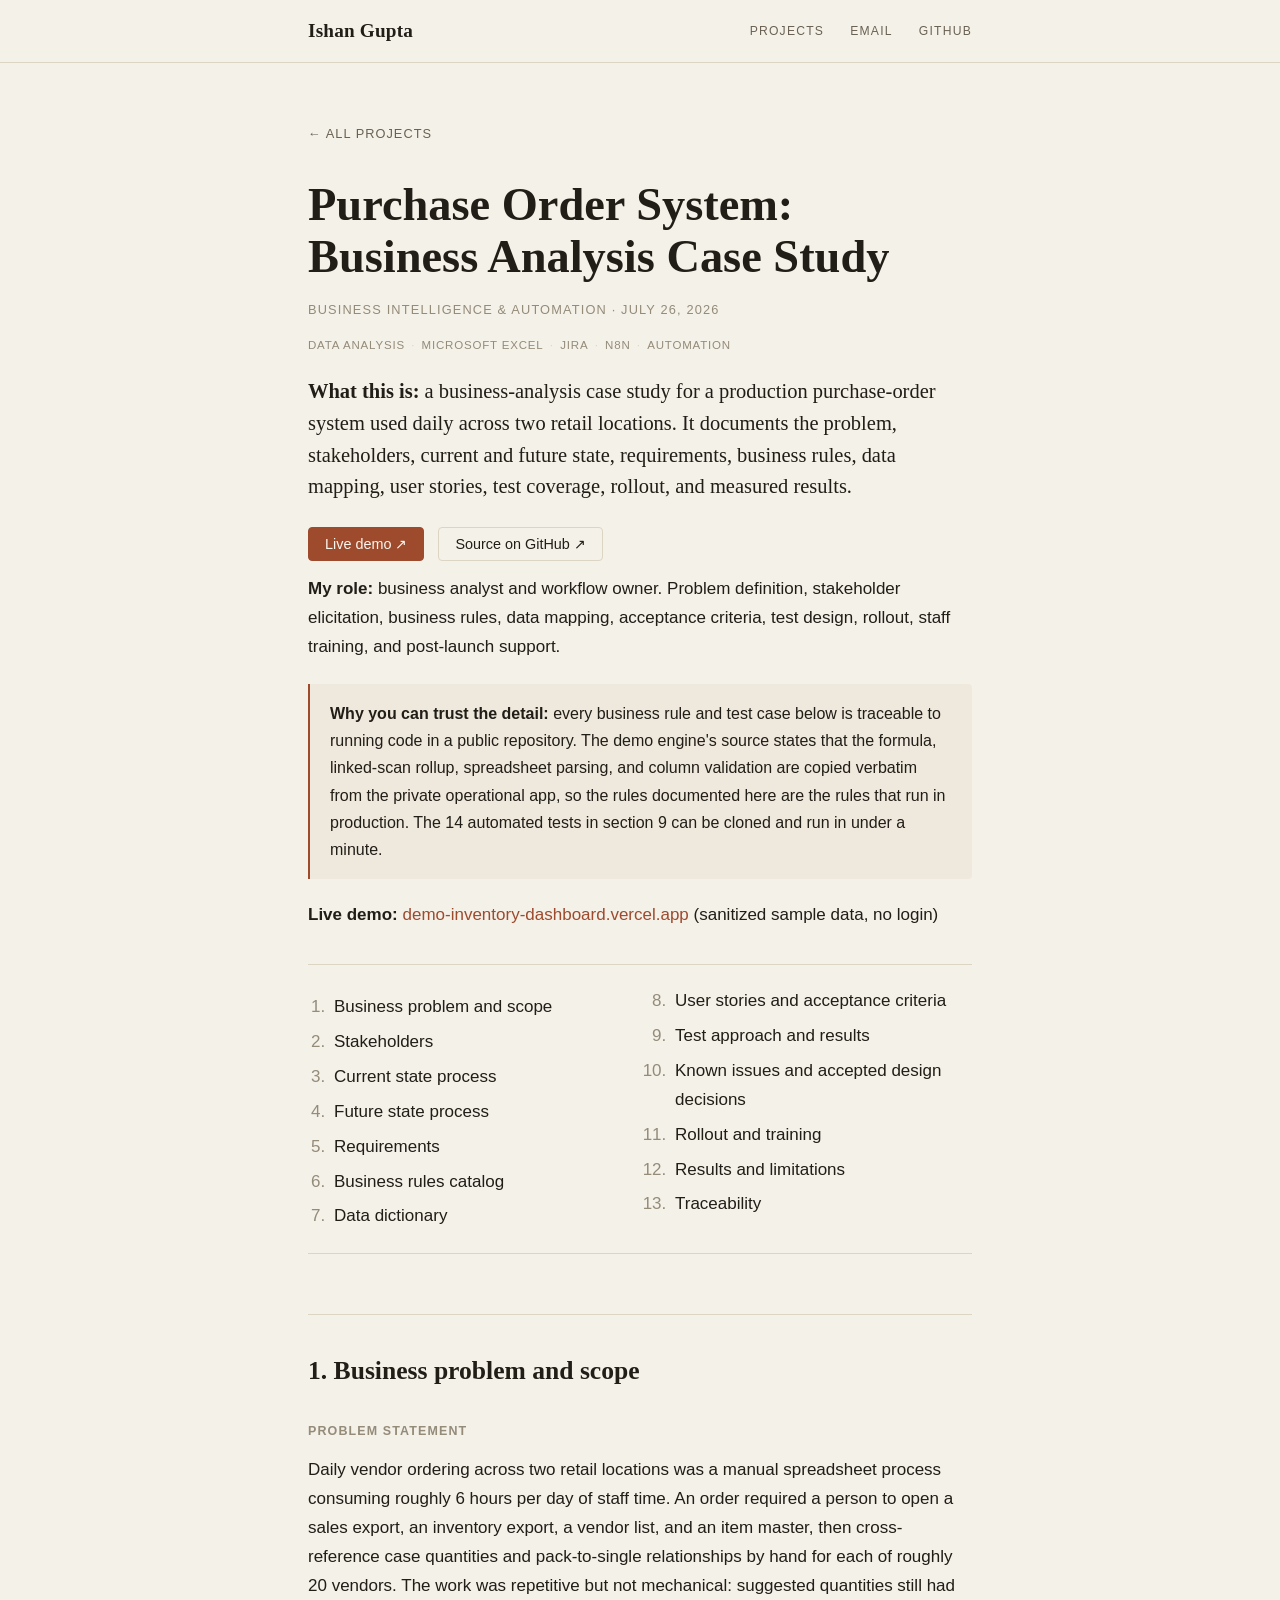
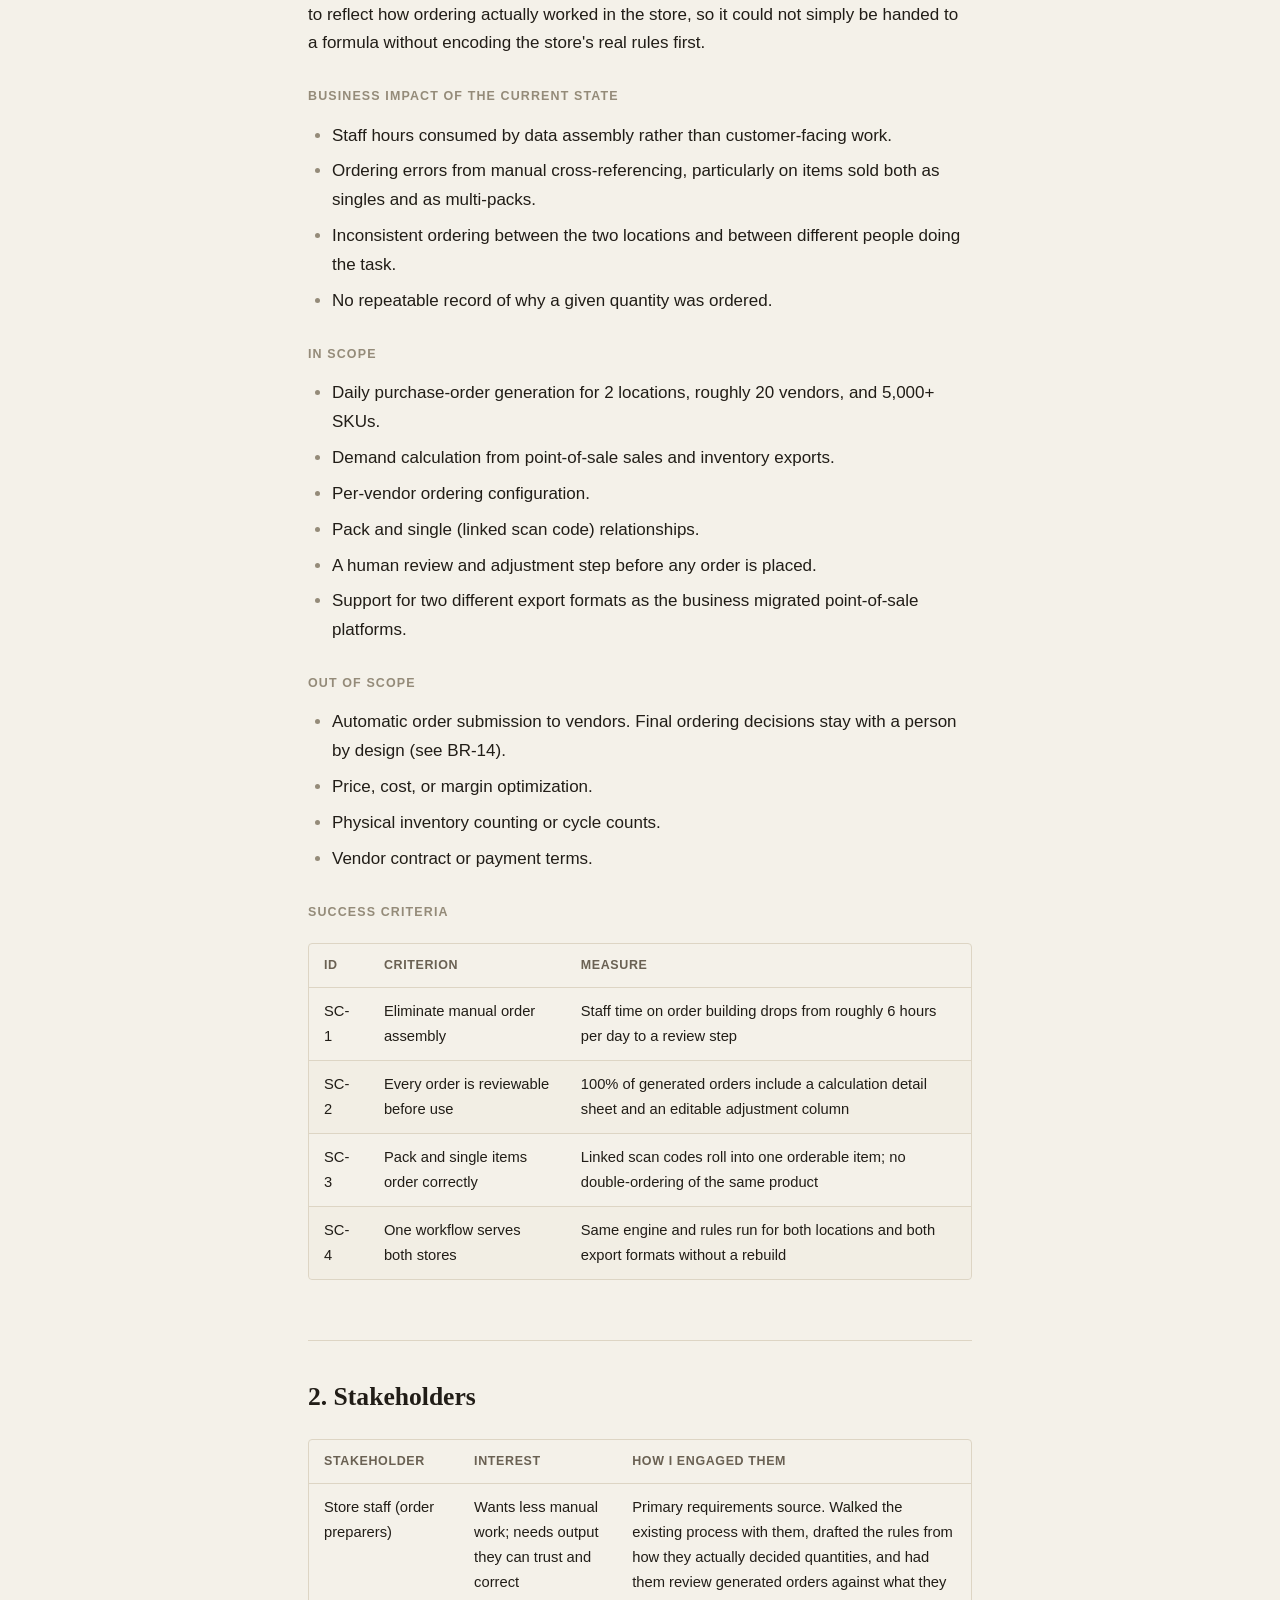
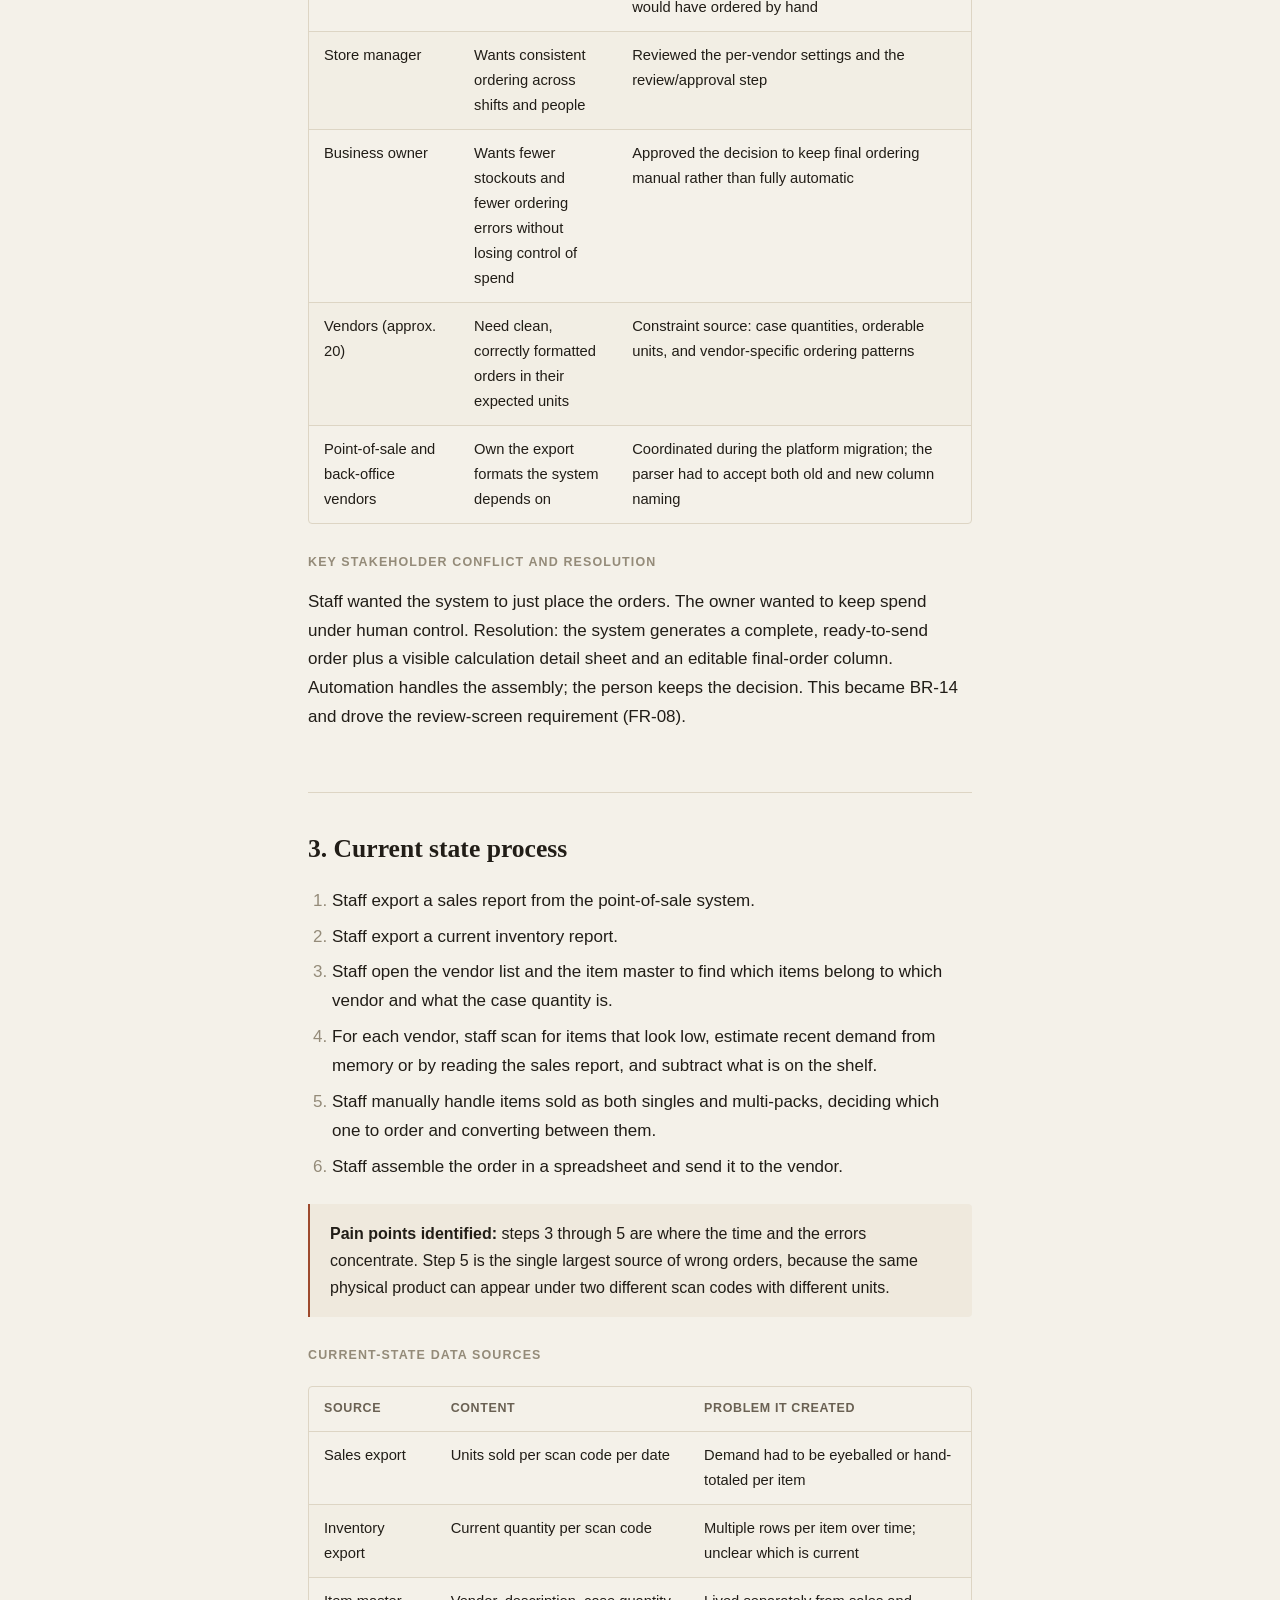
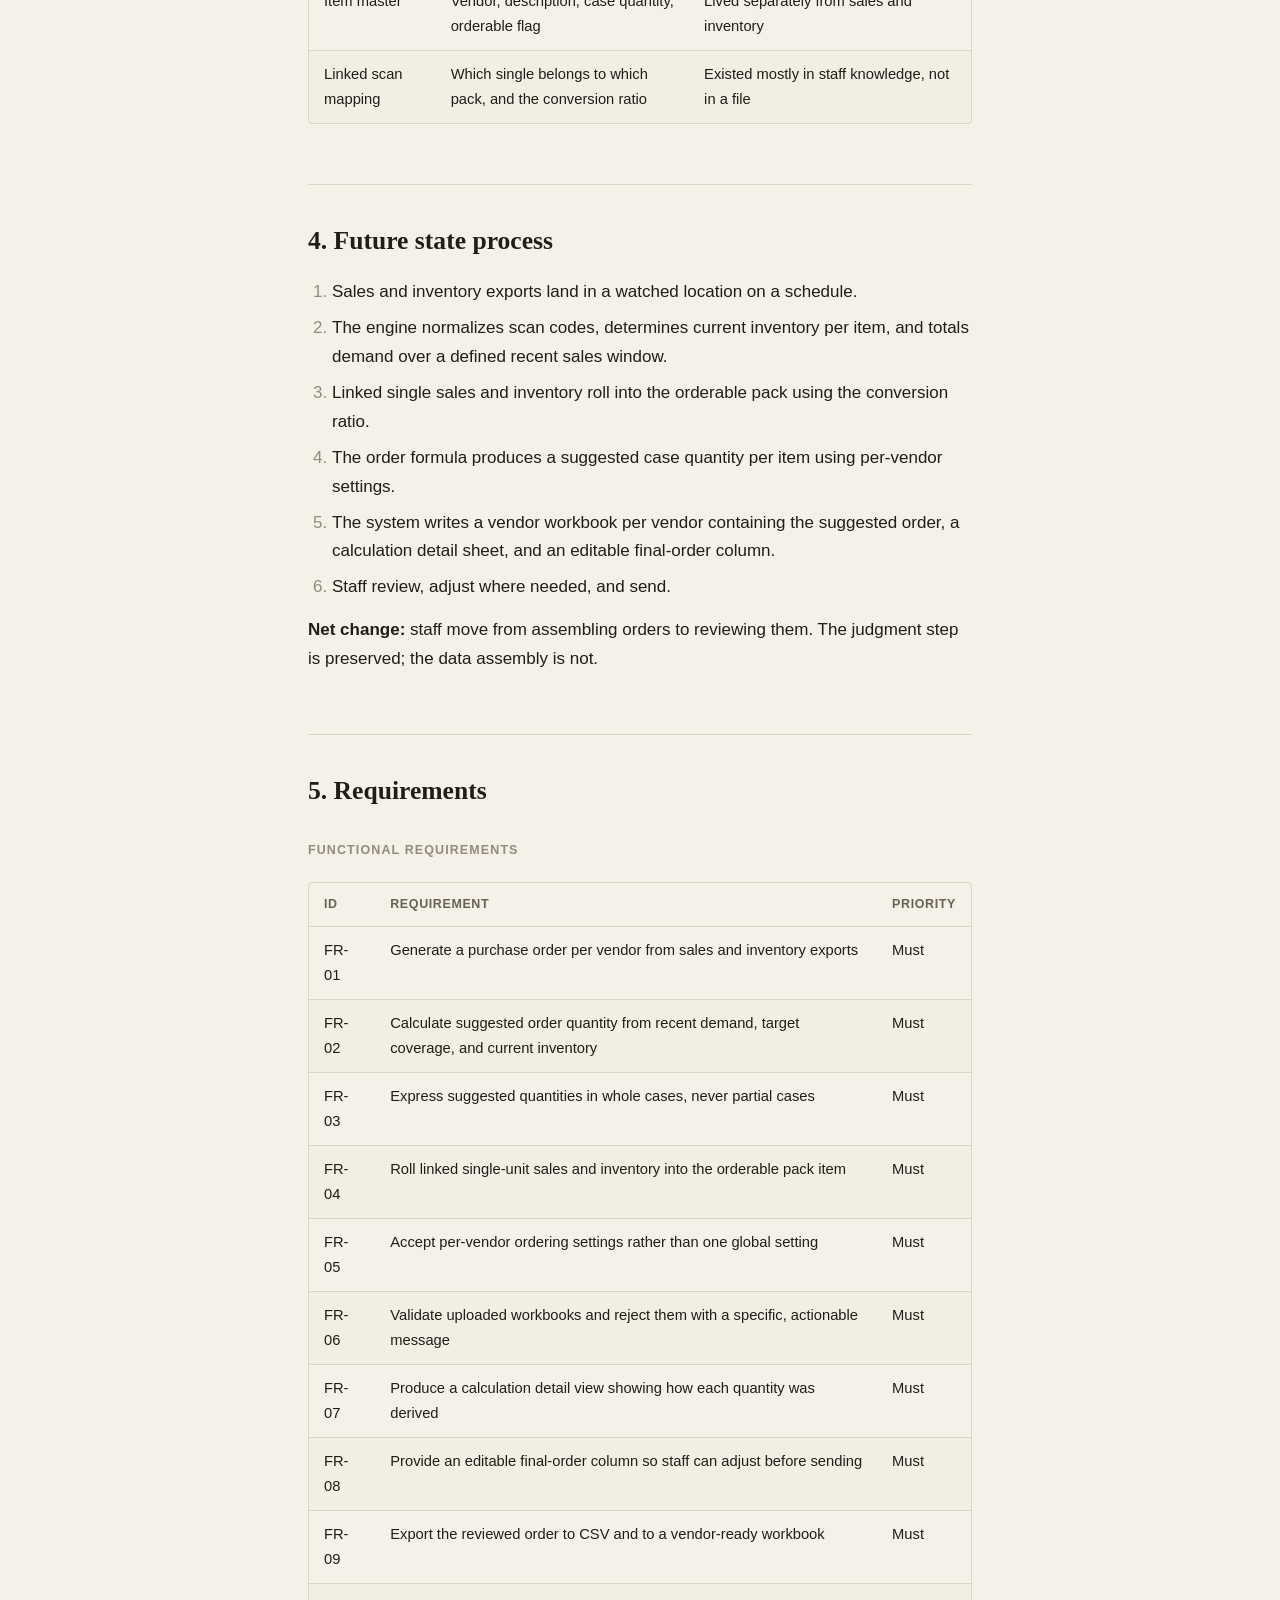
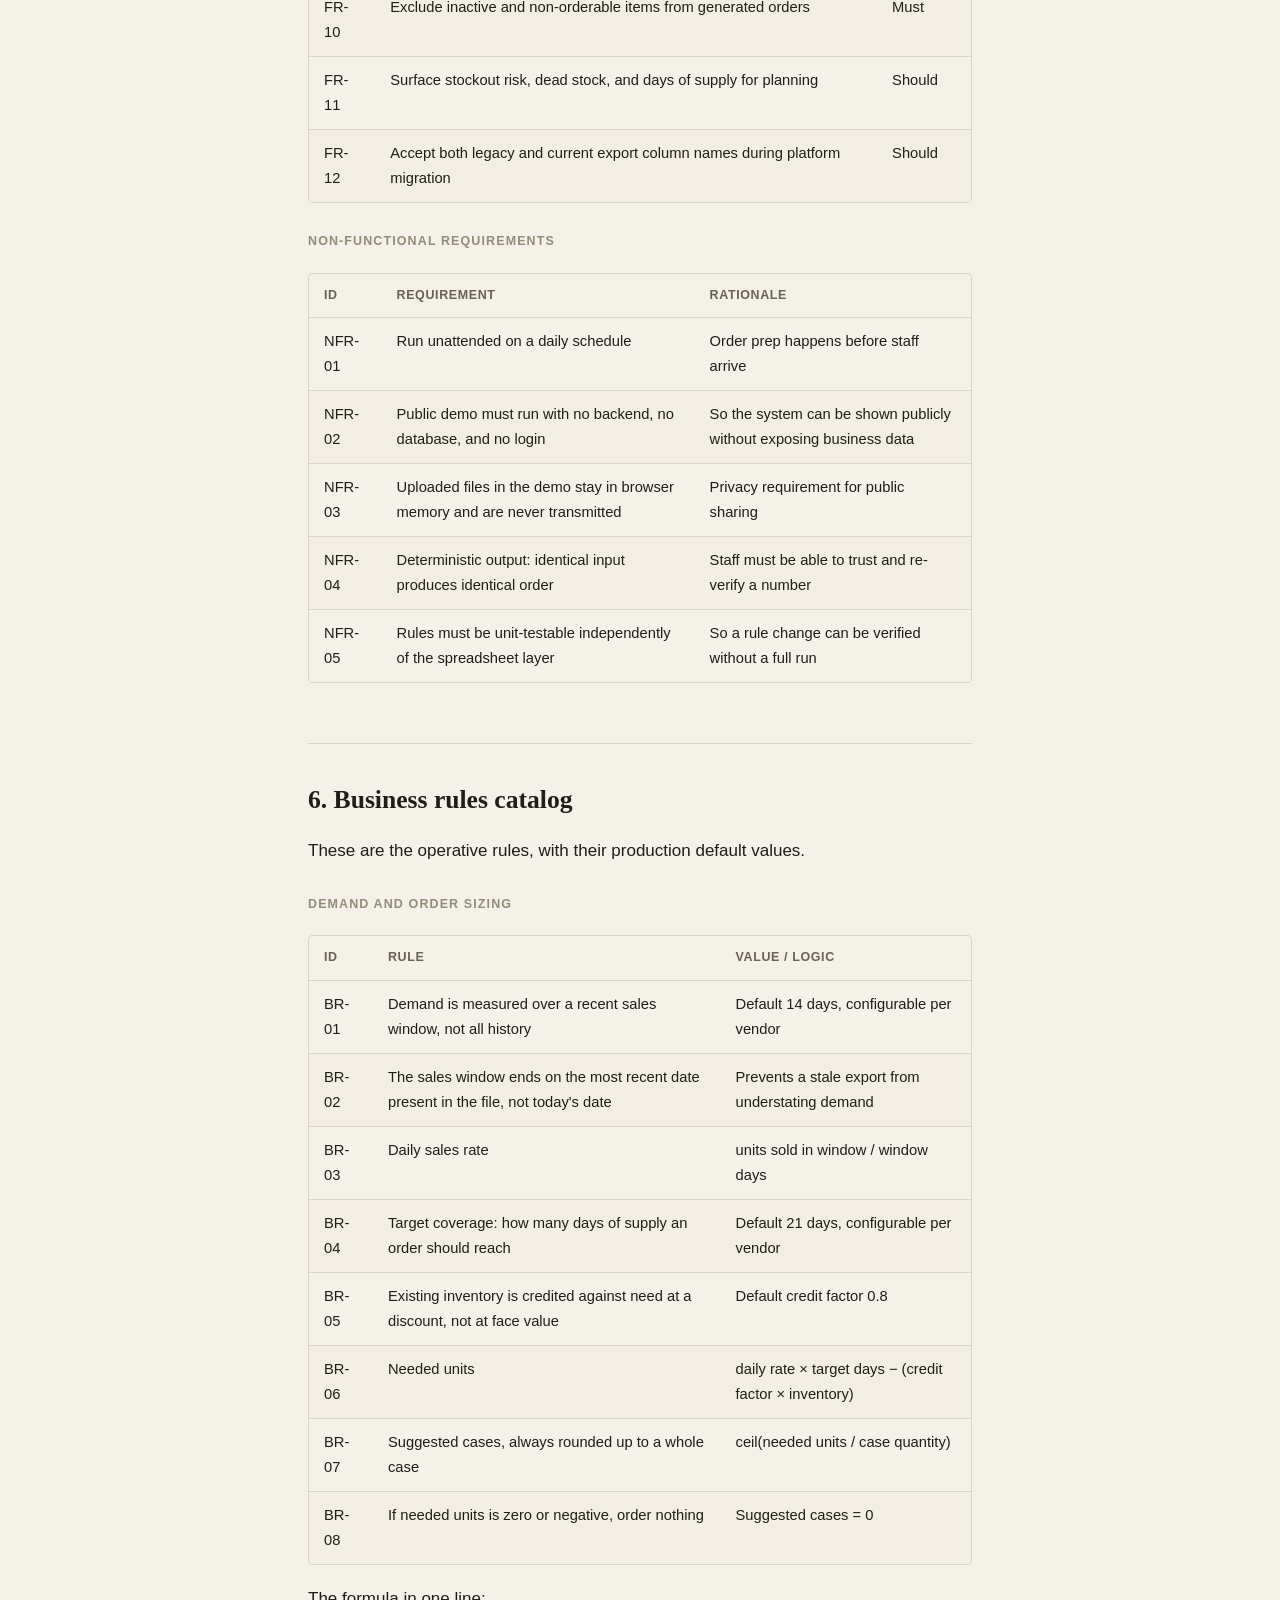
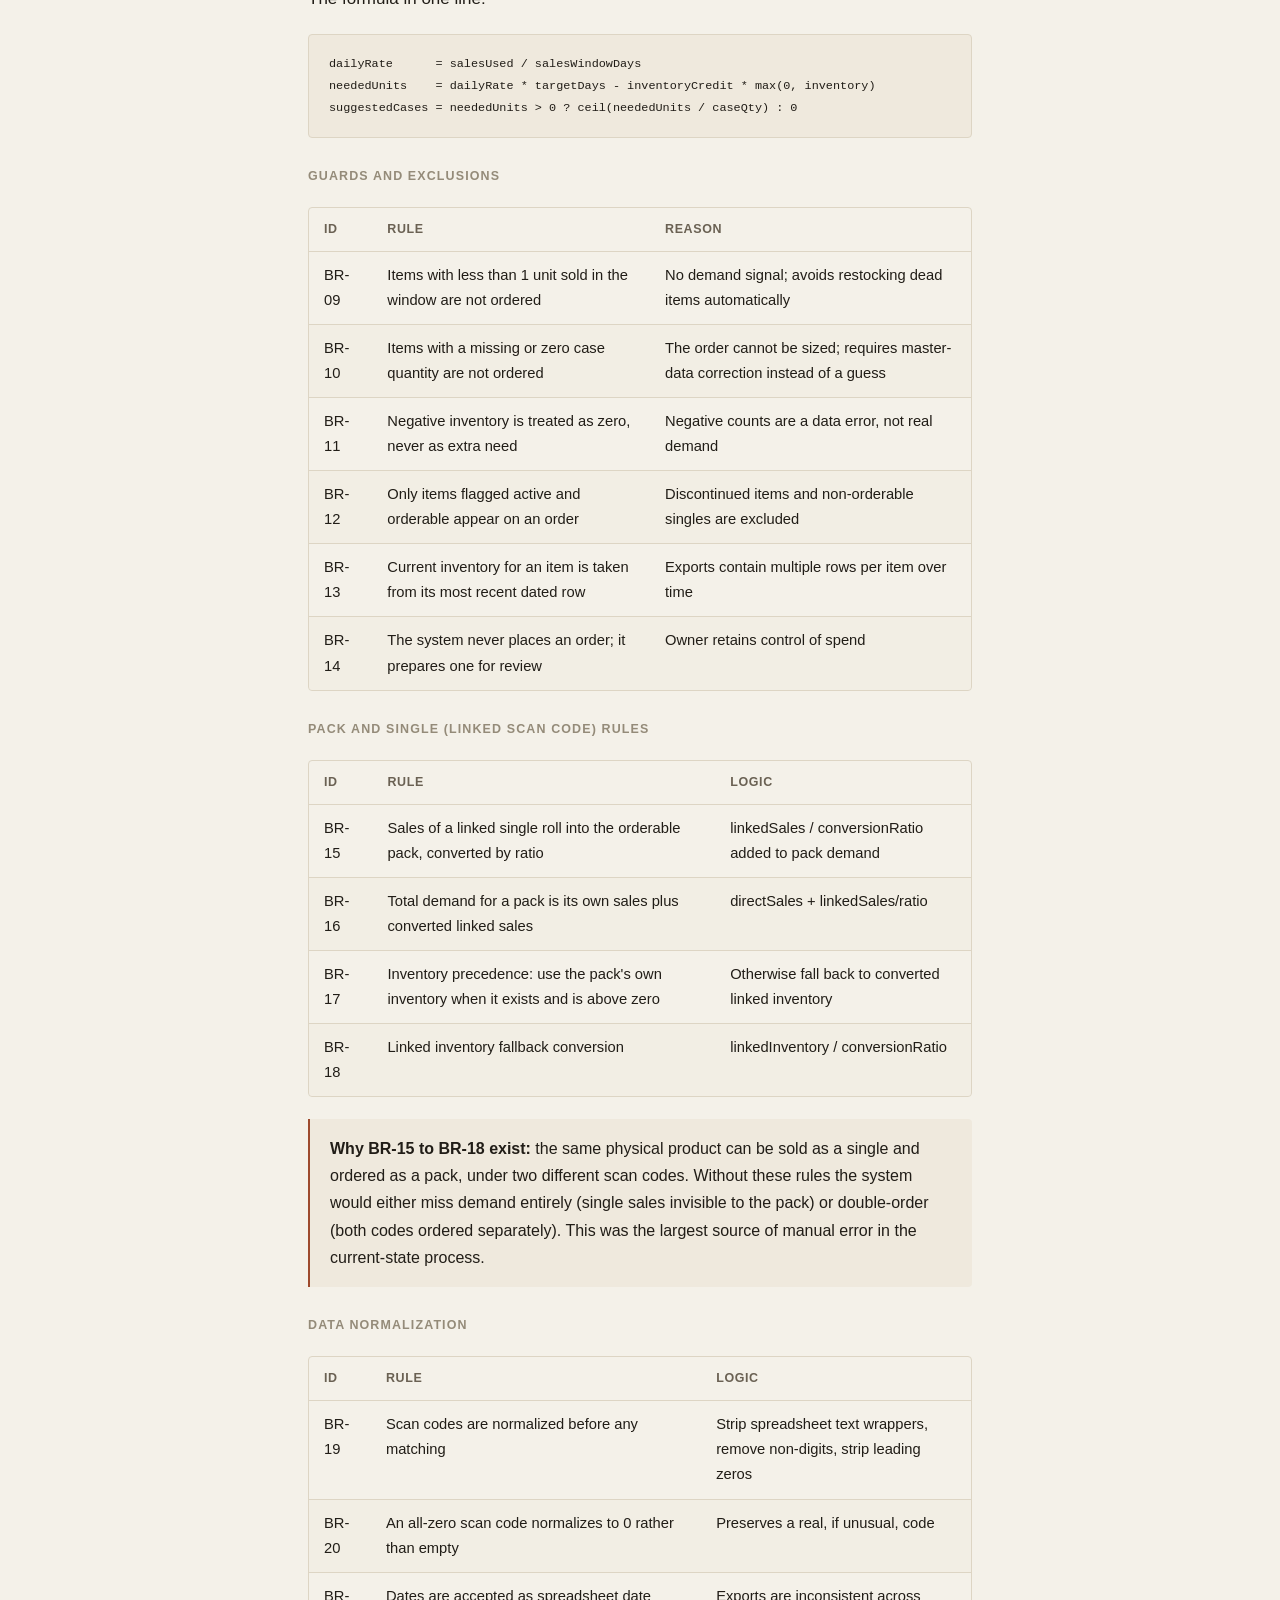
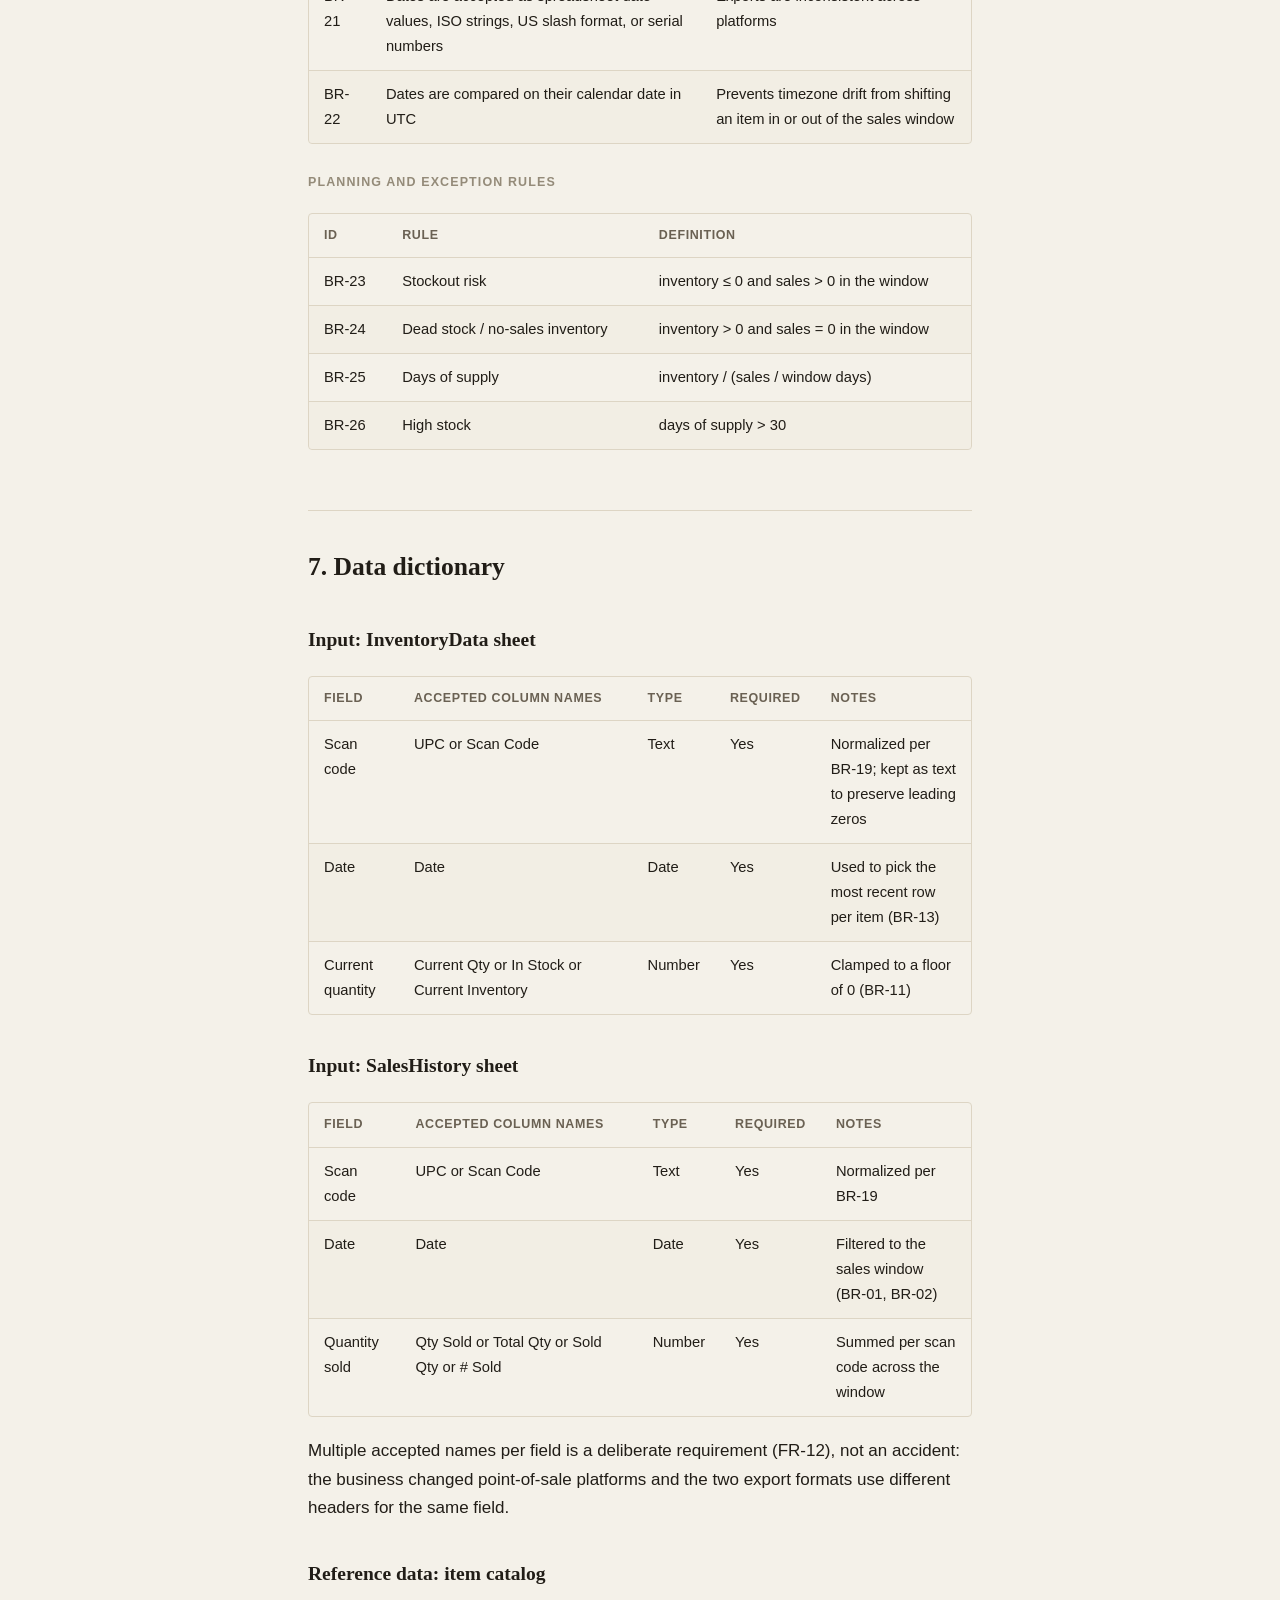
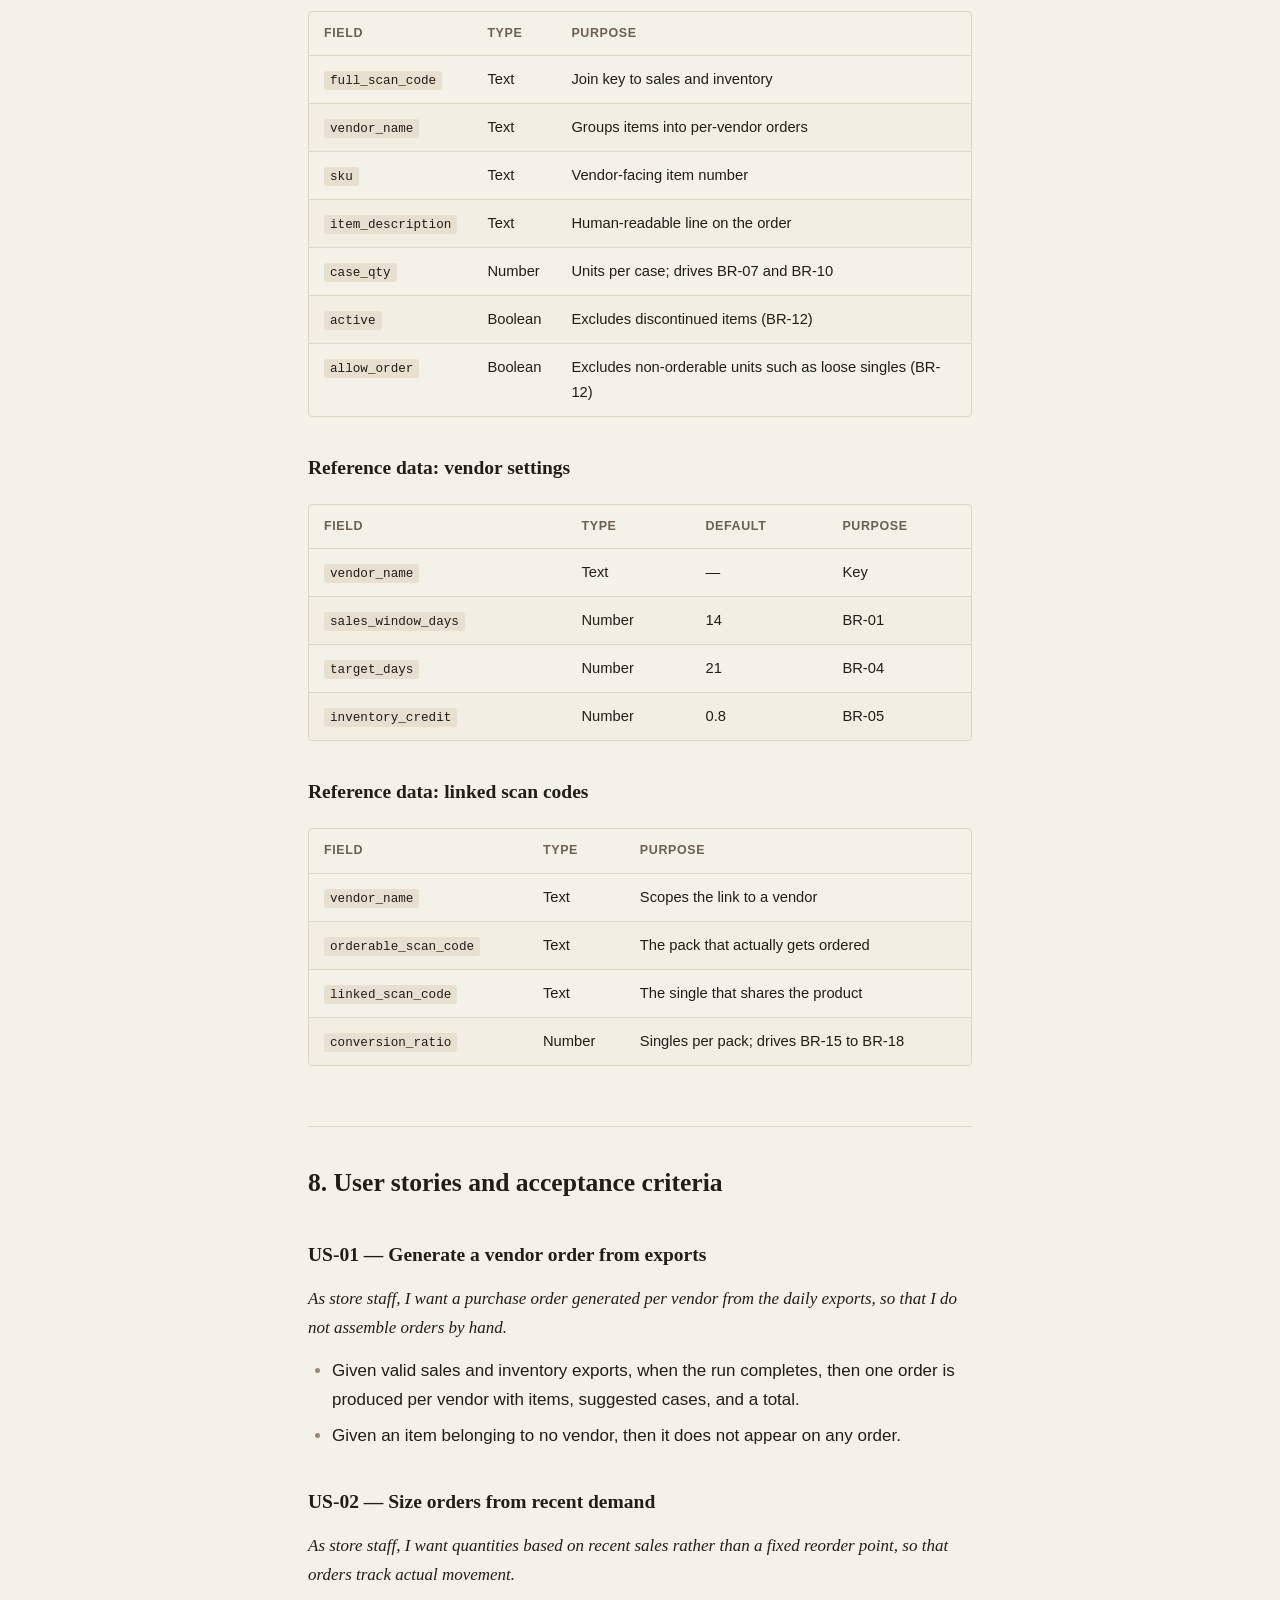
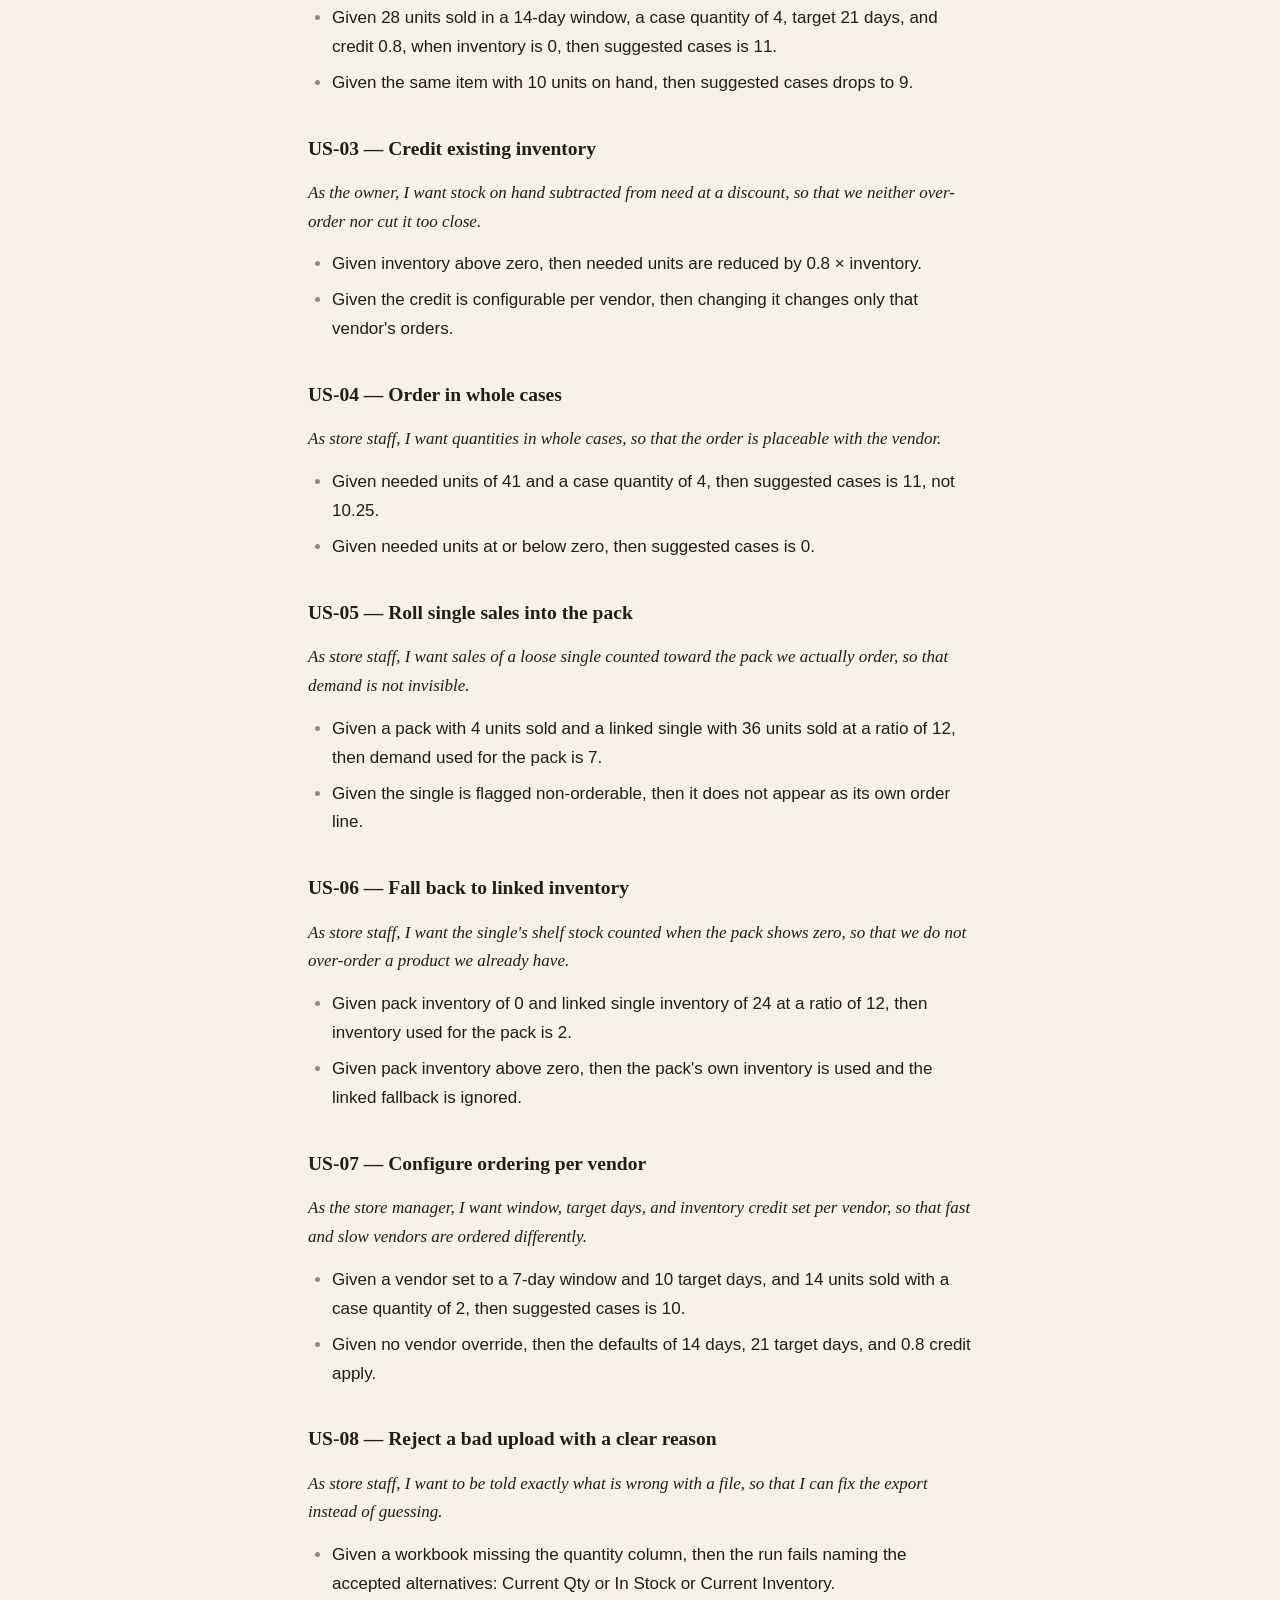
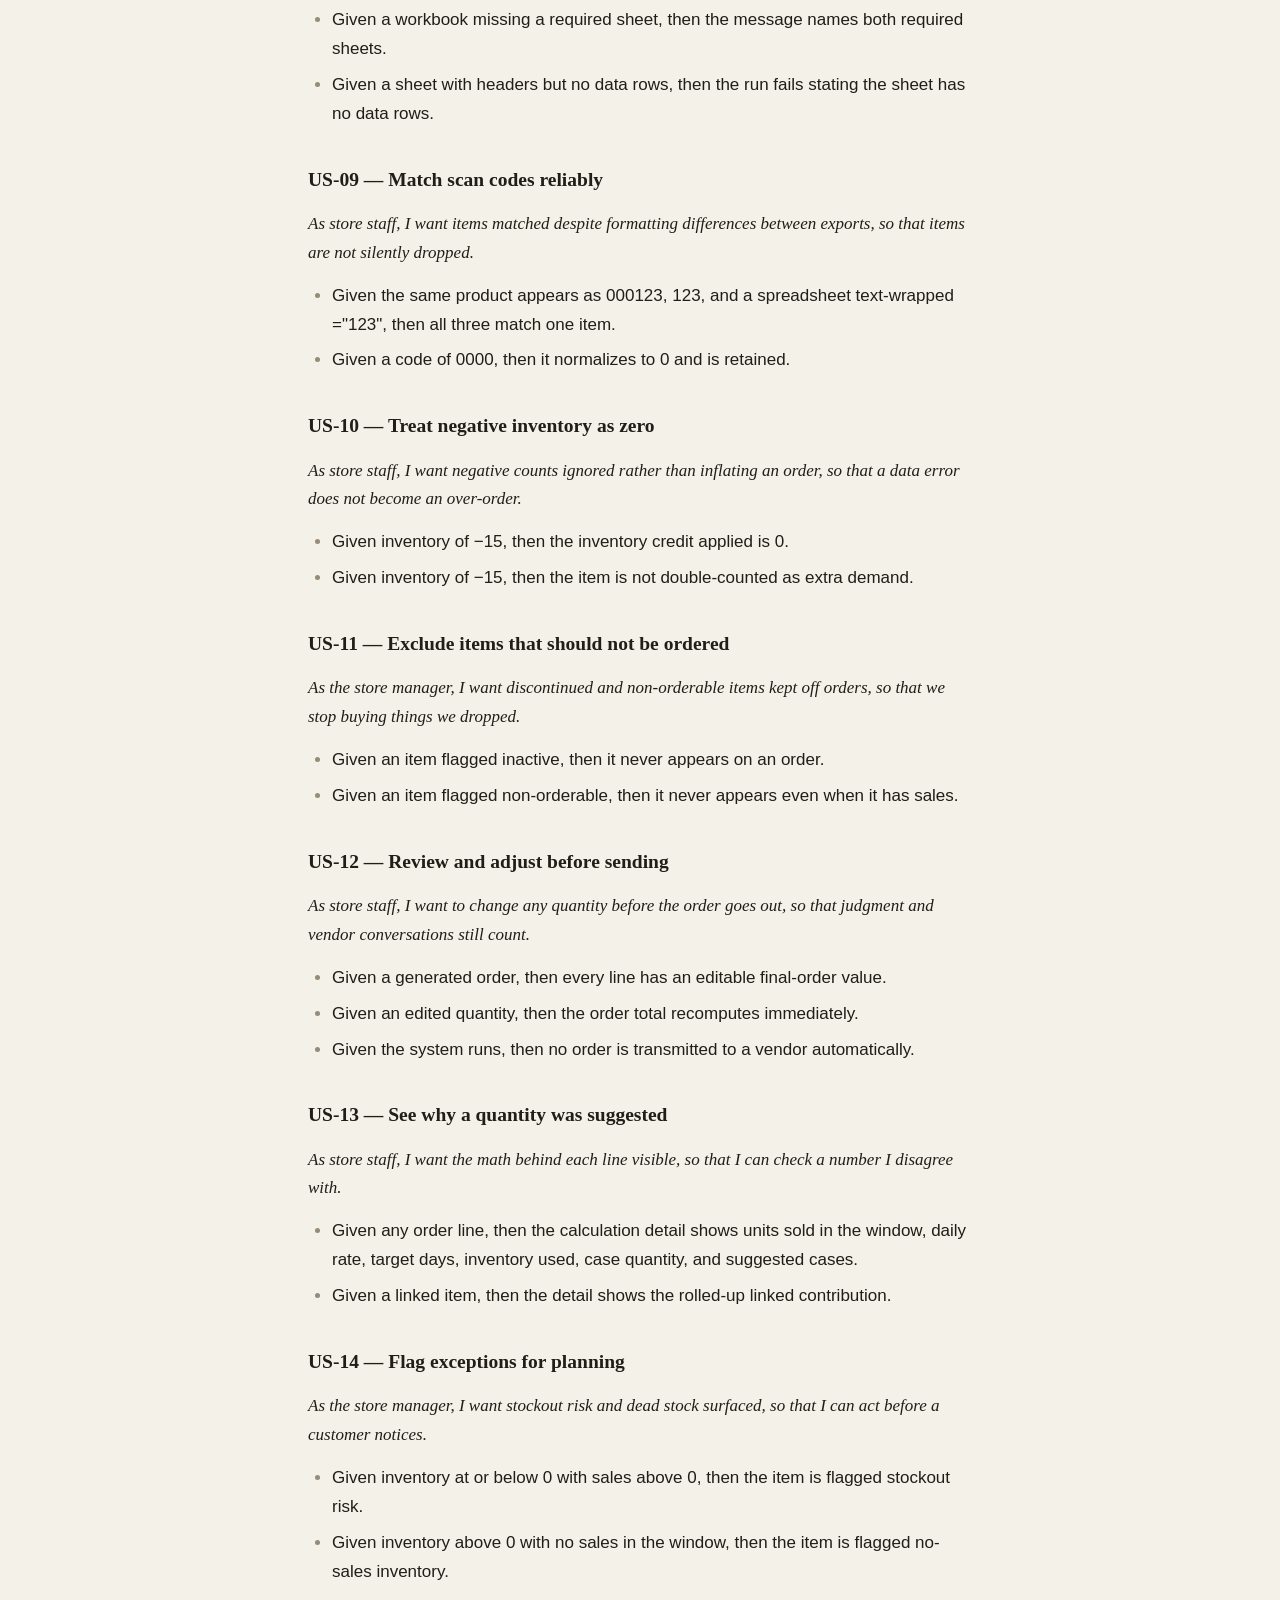
==== commit c789ebf8: "Trim CSS: merge containers, drop card overlay + cargo-cult rules" ====
--- a/projects/purchase-order-system.html
+++ b/projects/purchase-order-system.html
@@ -21,7 +21,7 @@
 </header>
 
 <main class="article">
-  <div class="wrap-narrow">
+  <div class="wrap">
     <a href="../index.html#projects" class="backlink">← All projects</a>
 
     <div class="article-head">
--- a/style.css
+++ b/style.css
@@ -1,35 +1,34 @@
-/* Ishan Gupta — portfolio. Plain static CSS, no build step. */
+/* Ishan Gupta — portfolio. Plain static CSS, no build step.
+   Warm editorial: cream paper, ink text, one muted clay accent, serif display. */
 
 :root {
-  --bg: #ffffff;
-  --surface: #f7f8fa;
-  --surface-2: #eef1f5;
-  --text: #16181d;
-  --muted: #5a6270;
-  --border: #e4e7ec;
-  --accent: #2557d6;
-  --accent-hover: #1c46b3;
-  --accent-soft: #eaf0fe;
-  --chip-bg: #eef1f5;
-  --chip-text: #3a4250;
-  --shadow: 0 1px 2px rgba(16, 24, 40, .04), 0 8px 24px rgba(16, 24, 40, .06);
-  --radius: 12px;
+  --bg: #f4f1e9;
+  --paper: #efe9dd;
+  --paper-2: #e7e0d0;
+  --text: #211d17;
+  --muted: #6a6153;
+  --faint: #948b79;
+  --line: #ddd5c4;
+  --accent: #9d4a2d;
+  --accent-strong: #843c23;
+
+  --serif: "Iowan Old Style", "Palatino Linotype", Palatino, "Book Antiqua", Georgia, "Times New Roman", serif;
+  --sans: -apple-system, BlinkMacSystemFont, "Segoe UI", Roboto, Helvetica, Arial, sans-serif;
+  --mono: ui-monospace, SFMono-Regular, Menlo, Consolas, monospace;
+  --radius: 4px;
 }
 
 @media (prefers-color-scheme: dark) {
   :root {
-    --bg: #0f1115;
-    --surface: #171a21;
-    --surface-2: #1d212a;
-    --text: #e7eaee;
-    --muted: #9aa4b2;
-    --border: #262b34;
-    --accent: #7d9bff;
-    --accent-hover: #9bb2ff;
-    --accent-soft: #1a2333;
-    --chip-bg: #1d212a;
-    --chip-text: #b9c2cf;
-    --shadow: 0 1px 2px rgba(0, 0, 0, .3), 0 10px 30px rgba(0, 0, 0, .35);
+    --bg: #17150f;
+    --paper: #1f1c14;
+    --paper-2: #272217;
+    --text: #ece5d5;
+    --muted: #a89d88;
+    --faint: #7c7261;
+    --line: #2f2a1f;
+    --accent: #db8a5e;
+    --accent-strong: #eaa87e;
   }
 }
 
@@ -39,143 +38,148 @@
 
 body {
   margin: 0;
-  font-family: -apple-system, BlinkMacSystemFont, "Segoe UI", Roboto, Helvetica, Arial, sans-serif;
+  font-family: var(--sans);
   font-size: 17px;
-  line-height: 1.65;
+  line-height: 1.7;
   color: var(--text);
   background: var(--bg);
   -webkit-font-smoothing: antialiased;
 }
 
+::selection { background: color-mix(in srgb, var(--accent) 24%, transparent); }
+
 a { color: var(--accent); text-decoration: none; }
-a:hover { color: var(--accent-hover); text-decoration: underline; }
+a:hover { color: var(--accent-strong); }
 
 img { max-width: 100%; height: auto; }
 
-.wrap { max-width: 1040px; margin: 0 auto; padding: 0 24px; }
-.wrap-narrow { max-width: 820px; margin: 0 auto; padding: 0 24px; }
+h1, h2, h3 { font-family: var(--serif); font-weight: 600; }
+
+.wrap { max-width: 720px; margin: 0 auto; padding: 0 28px; }
 
 /* ---- Top bar ---- */
 .topbar {
   position: sticky; top: 0; z-index: 20;
-  background: color-mix(in srgb, var(--bg) 88%, transparent);
-  backdrop-filter: saturate(180%) blur(8px);
-  border-bottom: 1px solid var(--border);
+  background: var(--bg);
+  border-bottom: 1px solid var(--line);
 }
-.topbar .wrap { display: flex; align-items: center; justify-content: space-between; height: 60px; }
-.brand { font-weight: 700; letter-spacing: -.01em; color: var(--text); font-size: 1.05rem; }
-.brand:hover { text-decoration: none; color: var(--accent); }
-.topbar nav { display: flex; gap: 22px; font-size: .95rem; }
-.topbar nav a { color: var(--muted); }
-.topbar nav a:hover { color: var(--text); text-decoration: none; }
+.topbar .wrap { display: flex; align-items: center; justify-content: space-between; height: 62px; }
+.brand { font-family: var(--serif); font-weight: 600; font-size: 1.2rem; color: var(--text); letter-spacing: .01em; }
+.brand:hover { color: var(--accent); }
+.topbar nav { display: flex; gap: 26px; }
+.topbar nav a { color: var(--muted); font-size: .76rem; text-transform: uppercase; letter-spacing: .1em; }
+.topbar nav a:hover { color: var(--text); }
 
 /* ---- Hero ---- */
-.hero { padding: 80px 0 48px; border-bottom: 1px solid var(--border); }
-.hero h1 { font-size: clamp(2.2rem, 6vw, 3.2rem); line-height: 1.08; letter-spacing: -.03em; margin: 0 0 20px; }
-.hero .lead { font-size: 1.2rem; color: var(--muted); max-width: 42ch; margin: 0 0 28px; }
-.hero .actions { display: flex; flex-wrap: wrap; gap: 12px; }
+.hero { padding: 96px 0 60px; border-bottom: 1px solid var(--line); }
+.hero h1 { font-size: clamp(2.6rem, 7vw, 3.8rem); line-height: 1.05; margin: 0 0 22px; letter-spacing: -.005em; text-wrap: balance; }
+.hero .lead { font-size: 1.2rem; line-height: 1.6; color: var(--muted); max-width: 54ch; margin: 0 0 34px; text-wrap: pretty; }
+.hero .actions { display: flex; flex-wrap: wrap; gap: 14px; align-items: center; }
 
-/* ---- Buttons ---- */
+/* ---- Buttons (squared, quiet) ---- */
 .btn {
   display: inline-flex; align-items: center; gap: 8px;
-  padding: 10px 18px; border-radius: 999px; font-size: .95rem; font-weight: 600;
-  border: 1px solid var(--border); background: var(--surface); color: var(--text);
-  transition: transform .12s ease, background .15s ease, border-color .15s ease;
+  padding: 9px 16px; border-radius: var(--radius); font-size: .9rem; font-weight: 500; line-height: 1;
+  border: 1px solid var(--line); background: transparent; color: var(--text);
+  transition: border-color .15s ease, color .15s ease, background .15s ease;
 }
-.btn:hover { text-decoration: none; transform: translateY(-1px); border-color: color-mix(in srgb, var(--accent) 40%, var(--border)); }
-.btn.primary { background: var(--accent); border-color: var(--accent); color: #fff; }
-.btn.primary:hover { background: var(--accent-hover); color: #fff; }
-@media (prefers-color-scheme: dark) { .btn.primary { color: #0f1115; } }
+.btn:hover { border-color: var(--accent); color: var(--accent); }
+.btn.primary { background: var(--accent); border-color: var(--accent); color: #fbf7ef; }
+.btn.primary:hover { background: var(--accent-strong); border-color: var(--accent-strong); color: #fbf7ef; }
+@media (prefers-color-scheme: dark) {
+  .btn.primary { color: #191308; }
+  .btn.primary:hover { color: #191308; }
+}
 
 /* ---- Section headings ---- */
-.section-head { margin: 64px 0 8px; }
-.section-head h2 { font-size: 1.7rem; letter-spacing: -.02em; margin: 0; }
-.section-head p { color: var(--muted); margin: 6px 0 0; }
+.section-head { margin: 72px 0 4px; }
+.section-head h2 { font-size: 1.9rem; margin: 0; }
+.section-head p { color: var(--muted); margin: 8px 0 0; font-size: 1rem; }
 
-/* ---- Project grid ---- */
-.grid { display: grid; grid-template-columns: repeat(auto-fill, minmax(320px, 1fr)); gap: 22px; margin: 32px 0 24px; }
+/* ---- Projects as an editorial list ---- */
+.grid { display: block; margin: 20px 0 8px; }
 
-.card {
-  position: relative; display: flex; flex-direction: column;
-  background: var(--surface); border: 1px solid var(--border);
-  border-radius: var(--radius); padding: 24px; transition: transform .14s ease, box-shadow .14s ease, border-color .14s ease;
-}
-.card:hover { transform: translateY(-3px); box-shadow: var(--shadow); border-color: color-mix(in srgb, var(--accent) 30%, var(--border)); }
-.card .eyebrow { font-size: .78rem; font-weight: 600; text-transform: uppercase; letter-spacing: .06em; color: var(--muted); margin-bottom: 10px; }
-.card h3 { font-size: 1.22rem; line-height: 1.25; letter-spacing: -.01em; margin: 0 0 10px; }
+.card { padding: 32px 0; border-bottom: 1px solid var(--line); }
+.card:first-child { border-top: 1px solid var(--line); }
+.card .eyebrow { font-size: .74rem; font-weight: 500; text-transform: uppercase; letter-spacing: .11em; color: var(--faint); margin-bottom: 12px; }
+.card h3 { font-size: 1.55rem; line-height: 1.18; margin: 0 0 12px; text-wrap: balance; }
 .card h3 a { color: var(--text); }
-.card h3 a:hover { color: var(--accent); text-decoration: none; }
-.card h3 a::after { content: ""; position: absolute; inset: 0; }
-.card .summary { color: var(--muted); font-size: .96rem; margin: 0 0 16px; flex: 1; }
+.card h3 a:hover { color: var(--accent); }
+.card .summary { color: var(--muted); font-size: 1.02rem; margin: 0 0 16px; max-width: 62ch; }
 
-.tags { display: flex; flex-wrap: wrap; gap: 7px; margin-bottom: 16px; }
-.tag { font-size: .76rem; font-weight: 500; padding: 3px 10px; border-radius: 999px; background: var(--chip-bg); color: var(--chip-text); }
+.tags { display: flex; flex-wrap: wrap; align-items: baseline; margin-bottom: 16px; }
+.tag { font-size: .72rem; text-transform: uppercase; letter-spacing: .07em; color: var(--faint); }
+.tag:not(:last-child)::after { content: "·"; margin: 0 .55em; color: var(--line); }
 
-.card .links { display: flex; flex-wrap: wrap; gap: 16px; font-size: .9rem; font-weight: 600; position: relative; z-index: 1; }
+.card .links { display: flex; flex-wrap: wrap; gap: 22px; font-size: .9rem; font-weight: 500; }
 .card .links a { display: inline-flex; align-items: center; gap: 5px; }
 
 /* ---- Article / case study ---- */
-.article { padding: 48px 0 24px; }
-.backlink { display: inline-flex; align-items: center; gap: 6px; font-size: .92rem; color: var(--muted); font-weight: 600; margin-bottom: 28px; }
-.backlink:hover { color: var(--accent); text-decoration: none; }
+.article { padding: 56px 0 24px; }
+.backlink { display: inline-flex; align-items: center; gap: 7px; font-size: .8rem; text-transform: uppercase; letter-spacing: .08em; color: var(--muted); margin-bottom: 34px; }
+.backlink:hover { color: var(--accent); }
 
-.article-head h1 { font-size: clamp(1.9rem, 4.5vw, 2.6rem); line-height: 1.12; letter-spacing: -.025em; margin: 0 0 14px; }
-.article-head .meta { color: var(--muted); font-size: .92rem; margin-bottom: 16px; }
-.article-head .intro { font-size: 1.14rem; color: var(--text); margin: 18px 0 22px; }
-.article-head .links { display: flex; flex-wrap: wrap; gap: 12px; margin: 22px 0 4px; }
+.article-head h1 { font-size: clamp(2rem, 5vw, 2.9rem); line-height: 1.12; margin: 0 0 16px; text-wrap: balance; }
+.article-head .meta { color: var(--faint); font-size: .8rem; text-transform: uppercase; letter-spacing: .09em; margin-bottom: 16px; }
+.article-head .intro { font-family: var(--serif); font-size: 1.28rem; line-height: 1.55; color: var(--text); margin: 20px 0 24px; }
+.article-head .links { display: flex; flex-wrap: wrap; gap: 14px; margin: 24px 0 4px; }
 
 .prose { margin-top: 8px; }
 .prose h2 {
-  font-size: 1.45rem; letter-spacing: -.02em; margin: 52px 0 14px; padding-top: 14px;
-  border-top: 1px solid var(--border);
+  font-size: 1.6rem; margin: 60px 0 16px; padding-top: 34px;
+  border-top: 1px solid var(--line); text-wrap: balance;
 }
-.prose h3 { font-size: 1.12rem; margin: 30px 0 8px; }
-.prose h4 { font-size: .95rem; text-transform: uppercase; letter-spacing: .05em; color: var(--muted); margin: 24px 0 6px; }
-.prose p { margin: 12px 0; }
-.prose ul, .prose ol { margin: 12px 0; padding-left: 22px; }
-.prose li { margin: 6px 0; }
-.prose strong { color: var(--text); }
+.prose h3 { font-size: 1.22rem; margin: 34px 0 10px; }
+.prose h4 { font-family: var(--sans); font-size: .78rem; font-weight: 600; text-transform: uppercase; letter-spacing: .09em; color: var(--faint); margin: 28px 0 8px; }
+.prose p { margin: 14px 0; }
+.prose ul, .prose ol { margin: 14px 0; padding-left: 24px; }
+.prose li { margin: 7px 0; }
+.prose li::marker { color: var(--faint); }
+.prose strong { font-weight: 600; color: var(--text); }
+.prose em { font-family: var(--serif); font-style: italic; }
 
 .callout {
-  background: var(--accent-soft); border: 1px solid color-mix(in srgb, var(--accent) 25%, var(--border));
-  border-radius: 10px; padding: 16px 18px; margin: 20px 0; font-size: .98rem;
+  background: var(--paper); border-left: 2px solid var(--accent);
+  border-radius: 0 var(--radius) var(--radius) 0; padding: 16px 20px; margin: 22px 0; font-size: 1rem;
 }
 
 /* code / formula blocks */
-.prose code { font-family: ui-monospace, SFMono-Regular, Menlo, Consolas, monospace; font-size: .88em; background: var(--surface-2); padding: 2px 6px; border-radius: 5px; }
+.prose code { font-family: var(--mono); font-size: .86em; background: var(--paper-2); padding: 2px 6px; border-radius: 3px; }
 .prose pre {
-  background: var(--surface-2); border: 1px solid var(--border); border-radius: 10px;
-  padding: 16px 18px; overflow-x: auto; font-size: .88rem; line-height: 1.55; margin: 18px 0;
+  background: var(--paper); border: 1px solid var(--line); border-radius: var(--radius);
+  padding: 18px 20px; overflow-x: auto; font-size: .86rem; line-height: 1.6; margin: 20px 0;
 }
 .prose pre code { background: none; padding: 0; }
 
 /* tables */
-.table-scroll { overflow-x: auto; margin: 18px 0; border: 1px solid var(--border); border-radius: 10px; }
+.table-scroll { overflow-x: auto; margin: 20px 0; border: 1px solid var(--line); border-radius: var(--radius); }
 table { border-collapse: collapse; width: 100%; font-size: .92rem; }
-th, td { text-align: left; padding: 10px 14px; border-bottom: 1px solid var(--border); vertical-align: top; }
-th { background: var(--surface); font-weight: 600; white-space: nowrap; }
+th, td { text-align: left; padding: 11px 15px; border-bottom: 1px solid var(--line); vertical-align: top; }
+th { font-family: var(--sans); font-weight: 600; font-size: .78rem; text-transform: uppercase; letter-spacing: .05em; color: var(--muted); border-bottom: 1.5px solid var(--line); white-space: nowrap; }
+tbody tr:nth-child(even) { background: color-mix(in srgb, var(--paper) 45%, transparent); }
 tbody tr:last-child td { border-bottom: none; }
-tbody tr:hover { background: color-mix(in srgb, var(--accent) 5%, transparent); }
+tbody tr:hover { background: var(--paper-2); }
 td code { white-space: nowrap; }
 
+/* table of contents (case study) */
+.toc { border-top: 1px solid var(--line); border-bottom: 1px solid var(--line); padding: 22px 0; margin: 34px 0; }
+.toc ol { margin: 0; padding-left: 22px; columns: 2; column-gap: 40px; }
+.toc li { margin: 6px 0; padding-left: 4px; }
+.toc li::marker { color: var(--faint); font-variant-numeric: tabular-nums; }
+.toc a { color: var(--text); }
+.toc a:hover { color: var(--accent); }
+
+/* keep anchored headings clear of the sticky bar */
+.prose h2, .prose h3 { scroll-margin-top: 84px; }
+
 /* ---- Footer ---- */
-footer { border-top: 1px solid var(--border); margin-top: 72px; padding: 36px 0; color: var(--muted); font-size: .9rem; }
+footer { border-top: 1px solid var(--line); margin-top: 88px; padding: 40px 0; color: var(--muted); font-size: .88rem; }
 footer .wrap { display: flex; flex-wrap: wrap; gap: 8px 20px; align-items: center; justify-content: space-between; }
 footer a { color: var(--muted); }
 footer a:hover { color: var(--accent); }
 
-/* table of contents (case study) */
-.toc { background: var(--surface); border: 1px solid var(--border); border-radius: 10px; padding: 16px 22px; margin: 30px 0; }
-.toc ol { margin: 0; padding-left: 20px; }
-.toc li { margin: 5px 0; }
-.toc a { color: var(--text); }
-.toc a:hover { color: var(--accent); }
-
-/* keep anchored headings clear of the sticky bar */
-.prose h2, .prose h3 { scroll-margin-top: 76px; }
-
-@media (max-width: 600px) {
+@media (max-width: 620px) {
   body { font-size: 16px; }
-  .hero { padding: 56px 0 40px; }
-  .grid { grid-template-columns: 1fr; }
+  .hero { padding: 64px 0 44px; }
+  .toc ol { columns: 1; }
 }
